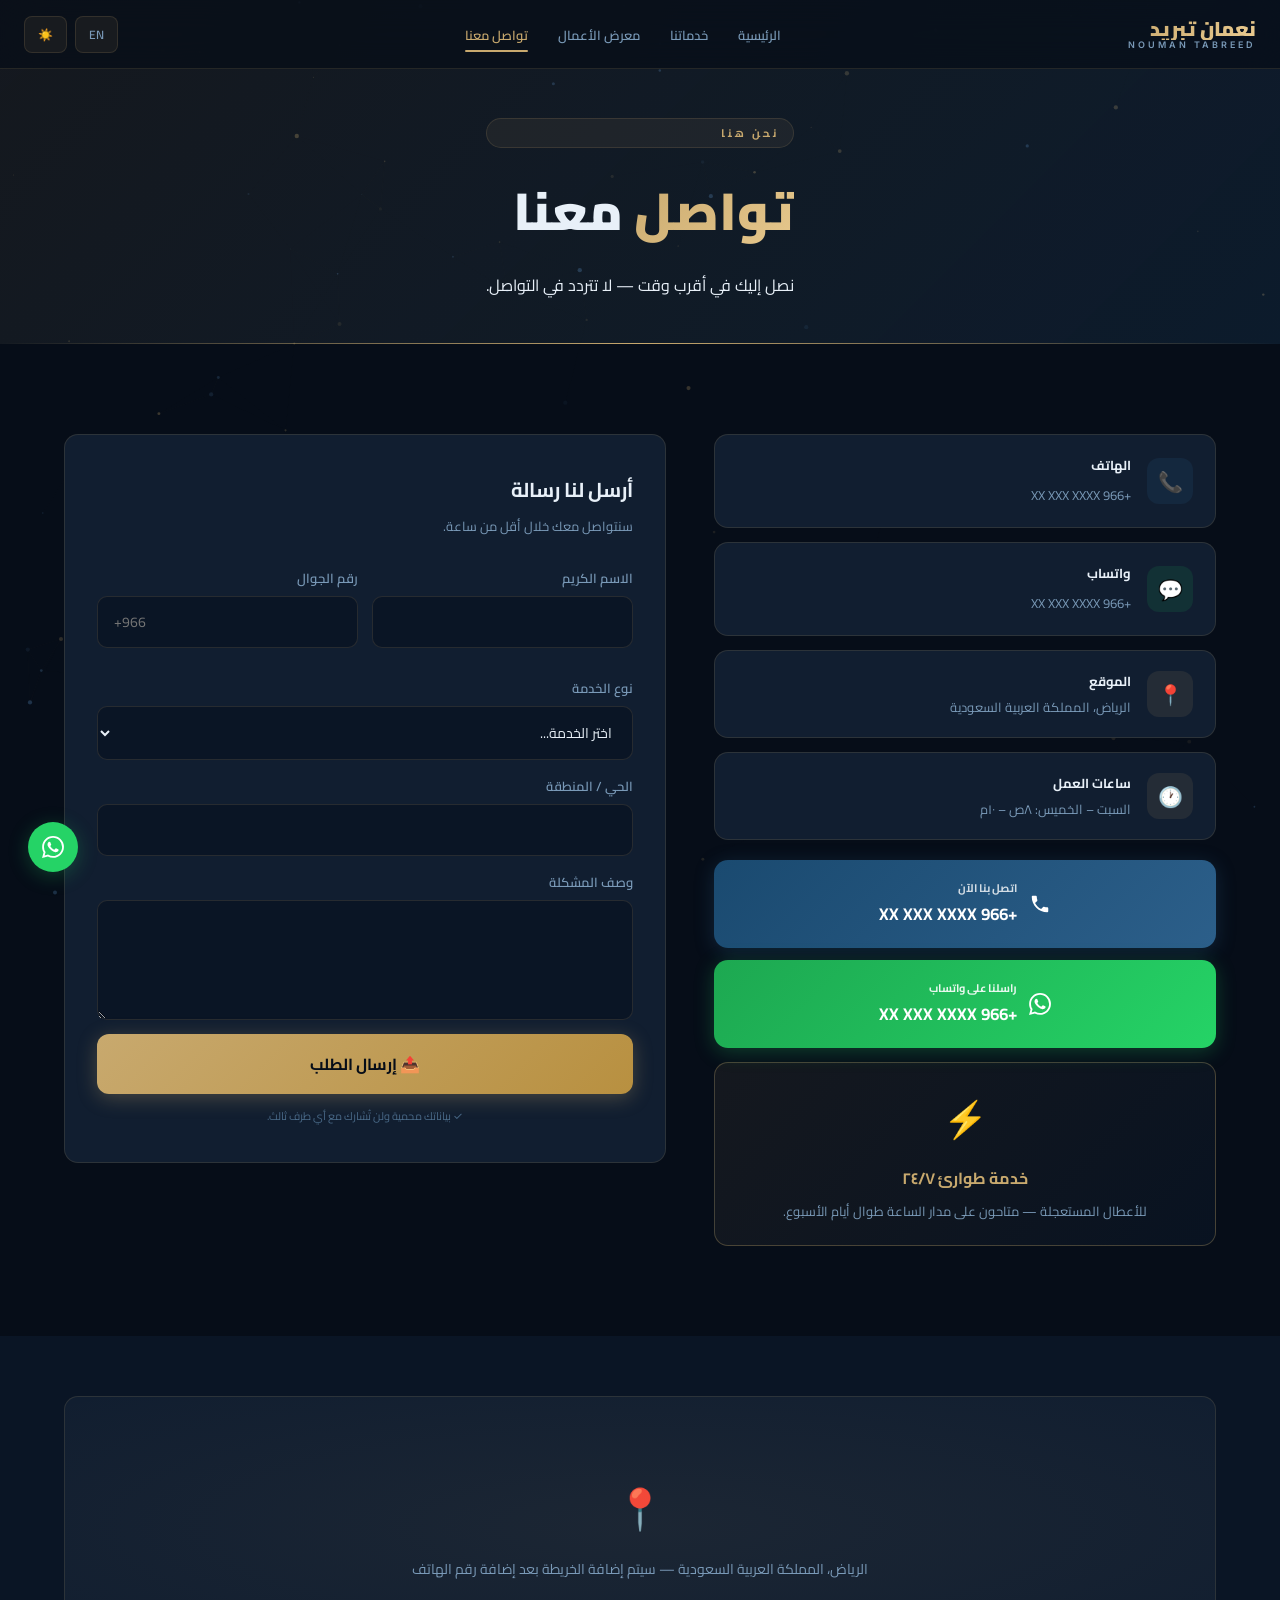
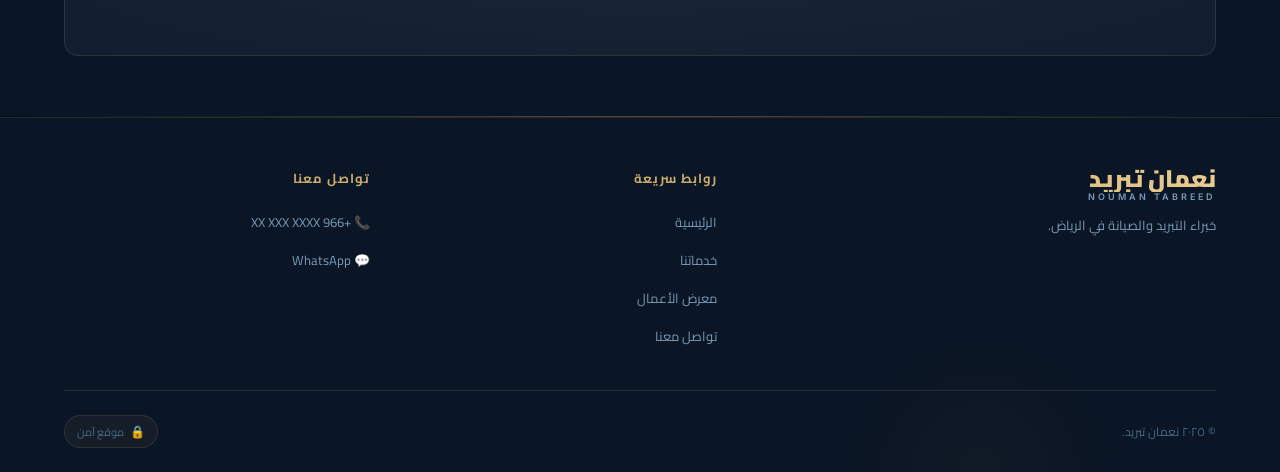
==== contact.html @ d4fc9f15 "feat: full 4-page premium website — particles, 3D flip cards, animated CSS scenes, contact form, dar" ====
<!DOCTYPE html>
<html lang="ar" dir="rtl">
<head>
<meta charset="UTF-8"/><meta name="viewport" content="width=device-width,initial-scale=1.0"/>
<title>تواصل معنا | نعمان تبريد</title>
<link rel="preconnect" href="https://fonts.googleapis.com"/><link rel="preconnect" href="https://fonts.gstatic.com" crossorigin/>
<link href="https://fonts.googleapis.com/css2?family=Cairo:wght@400;600;700;900&family=Inter:wght@400;500;600&display=swap" rel="stylesheet"/>
<link rel="stylesheet" href="style.css"/>
<style>
.page-hero{min-height:34vh;display:flex;align-items:flex-end;padding-top:68px;position:relative;overflow:hidden}
.page-hero-bg{position:absolute;inset:0;background:linear-gradient(135deg,rgba(200,169,110,.08),rgba(44,95,138,.18))}
.page-hero-content{position:relative;z-index:1;padding:50px 0 44px}
.page-hero-content h1{font-size:clamp(28px,5vw,52px);font-weight:900;margin-bottom:10px}

/* CONTACT LAYOUT */
.con-grid{display:grid;grid-template-columns:1fr 1.2fr;gap:48px;align-items:start}
/* Info cards */
.info-cards{display:flex;flex-direction:column;gap:14px}
.info-card{display:flex;align-items:center;gap:16px;background:var(--card);border:1px solid var(--border);border-radius:var(--r);padding:18px 22px;transition:all .3s;position:relative;overflow:hidden}
.info-card::before{content:'';position:absolute;inset:0;background:linear-gradient(135deg,rgba(200,169,110,.04),transparent);opacity:0;transition:opacity .3s}
.info-card:hover{border-color:var(--accent);transform:translateX(-4px);box-shadow:var(--glow)}
.info-card:hover::before{opacity:1}
[dir=ltr] .info-card:hover{transform:translateX(4px)}
.info-ico{width:46px;height:46px;border-radius:12px;display:flex;align-items:center;justify-content:center;font-size:20px;flex-shrink:0;transition:transform .3s}
.info-card:hover .info-ico{transform:scale(1.1)}
.info-card h4{font-size:13px;font-weight:700;margin-bottom:2px}
.info-card p,.info-card a{font-size:13px;color:var(--text2);transition:color .2s}
.info-card a:hover{color:var(--accent)}
/* CTA Buttons */
.cta-btns{display:flex;flex-direction:column;gap:12px;margin-top:20px}
.btn-big-call{display:flex;align-items:center;justify-content:center;gap:12px;background:linear-gradient(135deg,var(--blue2),var(--blue));color:#fff;font-size:17px;font-weight:700;padding:18px 24px;border-radius:14px;font-family:'Cairo',sans-serif;transition:all .3s;box-shadow:0 4px 20px rgba(44,95,138,.3)}
.btn-big-call:hover{transform:translateY(-2px);box-shadow:0 8px 32px rgba(44,95,138,.45)}
.btn-big-wa{display:flex;align-items:center;justify-content:center;gap:12px;background:linear-gradient(135deg,#1da851,#25D366);color:#fff;font-size:17px;font-weight:700;padding:18px 24px;border-radius:14px;font-family:'Cairo',sans-serif;transition:all .3s;box-shadow:0 4px 20px rgba(37,211,102,.25)}
.btn-big-wa:hover{transform:translateY(-2px);box-shadow:0 8px 32px rgba(37,211,102,.4)}
/* Emergency card */
.emer-card{background:linear-gradient(135deg,rgba(200,169,110,.08),rgba(44,95,138,.08));border:1px solid var(--border2);border-radius:var(--r);padding:22px;text-align:center;margin-top:14px}
.emer-card .emer-ico{font-size:36px;margin-bottom:10px}
.emer-card h3{font-size:16px;font-weight:700;color:var(--accent);margin-bottom:6px}
.emer-card p{font-size:13px;color:var(--text2)}
/* FORM */
.form-card{background:var(--card);border:1px solid var(--border);border-radius:var(--r);padding:36px 32px}
.form-title{font-size:20px;font-weight:700;margin-bottom:6px}
.form-sub{font-size:13px;color:var(--text2);margin-bottom:28px}
.form-row{display:grid;grid-template-columns:1fr 1fr;gap:14px;margin-bottom:14px}
.form-group{display:flex;flex-direction:column;gap:6px;margin-bottom:14px}
.form-group label{font-size:13px;font-weight:600;color:var(--text2)}
.form-group input,.form-group select,.form-group textarea{background:var(--bg2);border:1px solid var(--border);color:var(--text);padding:12px 16px;border-radius:10px;font-size:14px;font-family:'Cairo','Inter',sans-serif;transition:all .25s;outline:none;width:100%}
.form-group input:focus,.form-group select:focus,.form-group textarea:focus{border-color:var(--accent);background:var(--bg3);box-shadow:0 0 0 3px rgba(200,169,110,.1)}
.form-group textarea{resize:vertical;min-height:120px}
.form-group select option{background:var(--bg2);color:var(--text)}
.btn-submit{width:100%;background:linear-gradient(135deg,#C8A96E,#b89040);color:#060d18;font-weight:700;font-size:16px;padding:15px 24px;border-radius:12px;border:none;cursor:pointer;font-family:'Cairo',sans-serif;transition:all .3s;box-shadow:0 4px 20px rgba(200,169,110,.3)}
.btn-submit:hover{transform:translateY(-2px);box-shadow:0 8px 32px rgba(200,169,110,.45);background:linear-gradient(135deg,#e8c98e,#C8A96E)}
.form-note{font-size:11px;color:var(--text3);text-align:center;margin-top:12px}
/* Success state */
.form-success{display:none;text-align:center;padding:32px}
.form-success .success-ico{font-size:56px;margin-bottom:16px}
.form-success h3{font-size:20px;font-weight:700;color:var(--accent);margin-bottom:8px}
.form-success p{font-size:14px;color:var(--text2)}
/* Map */
.map-sec{background:var(--bg2);padding:60px 0}
.map-ph{background:var(--card);border:1px solid var(--border);border-radius:var(--r);height:260px;display:flex;align-items:center;justify-content:center;flex-direction:column;gap:10px;position:relative;overflow:hidden}
.map-ph::before{content:'';position:absolute;inset:0;background:radial-gradient(ellipse at center,rgba(200,169,110,.06),transparent)}
.map-pin{font-size:40px;animation:pin-bounce 2s ease-in-out infinite}
@keyframes pin-bounce{0%,100%{transform:translateY(0)}50%{transform:translateY(-12px)}}
.map-ph p{font-size:14px;color:var(--text2);position:relative}

@media(max-width:900px){.con-grid{grid-template-columns:1fr}.form-row{grid-template-columns:1fr}}
</style>
</head>
<body>
<canvas id="particles"></canvas>
<nav id="nav" class="nav-glass">
<div class="nav-inner">
  <a href="index.html" class="logo"><div class="logo-txt"><span class="logo-ar">نعمان تبريد</span><span class="logo-en">Nouman Tabreed</span></div></a>
  <ul class="nav-links">
    <li><a href="index.html"><span class="ari">الرئيسية</span><span class="eni">Home</span></a></li>
    <li><a href="services.html"><span class="ari">خدماتنا</span><span class="eni">Services</span></a></li>
    <li><a href="gallery.html"><span class="ari">معرض الأعمال</span><span class="eni">Gallery</span></a></li>
    <li><a href="contact.html" class="active"><span class="ari">تواصل معنا</span><span class="eni">Contact</span></a></li>
  </ul>
  <div class="nav-ctrl"><button class="cbtn" id="l-btn">EN</button><button class="cbtn" id="t-btn">☀️</button><button class="hbg" id="hbg"><span></span><span></span><span></span></button></div>
</div>
</nav>
<div id="mmenu"><ul>
  <li><a href="index.html" class="ml"><span class="ari">الرئيسية</span><span class="eni">Home</span></a></li>
  <li><a href="services.html" class="ml"><span class="ari">خدماتنا</span><span class="eni">Services</span></a></li>
  <li><a href="gallery.html" class="ml"><span class="ari">معرض الأعمال</span><span class="eni">Gallery</span></a></li>
  <li><a href="contact.html" class="ml"><span class="ari">تواصل معنا</span><span class="eni">Contact</span></a></li>
</ul></div>

<div class="page-hero">
  <div class="page-hero-bg"></div>
  <div class="wrap page-hero-content rev">
    <span class="s-label ar">نحن هنا</span><span class="s-label en">We're Here</span>
    <h1 class="ar"><span style="background:linear-gradient(135deg,var(--accent),var(--accent2));-webkit-background-clip:text;-webkit-text-fill-color:transparent;background-clip:text">تواصل</span> معنا</h1>
    <h1 class="en">Get In <span style="background:linear-gradient(135deg,var(--accent),var(--accent2));-webkit-background-clip:text;-webkit-text-fill-color:transparent;background-clip:text">Touch</span></h1>
    <p class="ar">نصل إليك في أقرب وقت — لا تتردد في التواصل.</p>
    <p class="en">We'll be there as soon as possible — don't hesitate to reach out.</p>
  </div>
</div>

<section class="sec">
<div class="wrap">
  <div class="con-grid">
    <!-- Left: info -->
    <div class="rev-l">
      <div class="info-cards">
        <div class="info-card">
          <div class="info-ico" style="background:rgba(44,95,138,.15)">📞</div>
          <div><h4 class="ar">الهاتف</h4><h4 class="en">Phone</h4><a href="tel:+966XXXXXXXXX">+966 XX XXX XXXX</a></div>
        </div>
        <div class="info-card">
          <div class="info-ico" style="background:rgba(37,211,102,.1)">💬</div>
          <div><h4 class="ar">واتساب</h4><h4 class="en">WhatsApp</h4><a href="https://wa.me/966XXXXXXXXX" target="_blank" rel="noopener">+966 XX XXX XXXX</a></div>
        </div>
        <div class="info-card">
          <div class="info-ico" style="background:rgba(200,169,110,.1)">📍</div>
          <div><h4 class="ar">الموقع</h4><h4 class="en">Location</h4><p class="ar">الرياض، المملكة العربية السعودية</p><p class="en">Riyadh, Saudi Arabia</p></div>
        </div>
        <div class="info-card">
          <div class="info-ico" style="background:rgba(200,169,110,.1)">🕐</div>
          <div><h4 class="ar">ساعات العمل</h4><h4 class="en">Working Hours</h4><p class="ar">السبت – الخميس: ٨ص – ١٠م</p><p class="en">Sat – Thu: 8:00 AM – 10:00 PM</p></div>
        </div>
      </div>
      <div class="cta-btns">
        <a href="tel:+966XXXXXXXXX" class="btn-big-call"><svg width="22" height="22" viewBox="0 0 24 24" fill="currentColor"><path d="M6.6 10.8c1.4 2.8 3.8 5.1 6.6 6.6l2.2-2.2c.3-.3.7-.4 1-.2 1.1.4 2.3.6 3.6.6.6 0 1 .4 1 1V20c0 .6-.4 1-1 1-9.4 0-17-7.6-17-17 0-.6.4-1 1-1h3.5c.6 0 1 .4 1 1 0 1.3.2 2.5.6 3.6.1.3 0 .7-.2 1L6.6 10.8z"/></svg><div><div style="font-size:11px;opacity:.8" class="ar">اتصل بنا الآن</div><div style="font-size:11px;opacity:.8" class="en">Call Us Now</div><div>+966 XX XXX XXXX</div></div></a>
        <a href="https://wa.me/966XXXXXXXXX" class="btn-big-wa" target="_blank" rel="noopener noreferrer"><svg width="22" height="22" viewBox="0 0 24 24" fill="currentColor"><path d="M17.472 14.382c-.297-.149-1.758-.867-2.03-.967-.273-.099-.471-.148-.67.15-.197.297-.767.966-.94 1.164-.173.199-.347.223-.644.075-.297-.15-1.255-.463-2.39-1.475-.883-.788-1.48-1.761-1.653-2.059-.173-.297-.018-.458.13-.606.134-.133.298-.347.446-.52.149-.174.198-.298.298-.497.099-.198.05-.371-.025-.52-.075-.149-.669-1.612-.916-2.207-.242-.579-.487-.5-.669-.51-.173-.008-.371-.01-.57-.01-.198 0-.52.074-.792.372-.272.297-1.04 1.016-1.04 2.479 0 1.462 1.065 2.875 1.213 3.074.149.198 2.096 3.2 5.077 4.487.709.306 1.262.489 1.694.625.712.227 1.36.195 1.871.118.571-.085 1.758-.719 2.006-1.413.248-.694.248-1.289.173-1.413-.074-.124-.272-.198-.57-.347m-5.421 7.403h-.004a9.87 9.87 0 01-5.031-1.378l-.361-.214-3.741.982.998-3.648-.235-.374a9.86 9.86 0 01-1.51-5.26c.001-5.45 4.436-9.884 9.888-9.884 2.64 0 5.122 1.03 6.988 2.898a9.825 9.825 0 012.893 6.994c-.003 5.45-4.437 9.884-9.885 9.884m8.413-18.297A11.815 11.815 0 0012.05 0C5.495 0 .16 5.335.157 11.892c0 2.096.547 4.142 1.588 5.945L.057 24l6.305-1.654a11.882 11.882 0 005.683 1.448h.005c6.554 0 11.89-5.335 11.893-11.893a11.821 11.821 0 00-3.48-8.413z"/></svg><div><div style="font-size:11px;opacity:.9" class="ar">راسلنا على واتساب</div><div style="font-size:11px;opacity:.9" class="en">Message on WhatsApp</div><div>+966 XX XXX XXXX</div></div></a>
      </div>
      <div class="emer-card">
        <div class="emer-ico">⚡</div>
        <h3 class="ar">خدمة طوارئ ٢٤/٧</h3><h3 class="en">24/7 Emergency Service</h3>
        <p class="ar">للأعطال المستعجلة — متاحون على مدار الساعة طوال أيام الأسبوع.</p>
        <p class="en">For urgent breakdowns — available around the clock, 7 days a week.</p>
      </div>
    </div>
    <!-- Right: form -->
    <div class="rev-r">
      <div class="form-card">
        <h2 class="form-title ar">أرسل لنا رسالة</h2><h2 class="form-title en">Send Us a Message</h2>
        <p class="form-sub ar">سنتواصل معك خلال أقل من ساعة.</p><p class="form-sub en">We'll get back to you within an hour.</p>
        <div id="contact-form">
          <div class="form-row">
            <div class="form-group">
              <label class="ar">الاسم الكريم</label><label class="en">Full Name</label>
              <input type="text" id="f-name" placeholder="" autocomplete="name" required/>
            </div>
            <div class="form-group">
              <label class="ar">رقم الجوال</label><label class="en">Phone Number</label>
              <input type="tel" id="f-phone" placeholder="+966" autocomplete="tel" required/>
            </div>
          </div>
          <div class="form-group">
            <label class="ar">نوع الخدمة</label><label class="en">Service Type</label>
            <select id="f-service">
              <option value="" class="ar">اختر الخدمة...</option>
              <option value="ac-install" class="ar">تركيب مكيف / AC Installation</option>
              <option value="ac-repair" class="ar">إصلاح مكيف / AC Repair</option>
              <option value="ac-maintenance" class="ar">صيانة مكيف / AC Maintenance</option>
              <option value="fridge" class="ar">ثلاجة / Refrigerator</option>
              <option value="washer" class="ar">غسالة / Washing Machine</option>
              <option value="general" class="ar">صيانة عامة / General Service</option>
            </select>
          </div>
          <div class="form-group">
            <label class="ar">الحي / المنطقة</label><label class="en">District / Area</label>
            <input type="text" id="f-area" placeholder="" autocomplete="address-level2"/>
          </div>
          <div class="form-group">
            <label class="ar">وصف المشكلة</label><label class="en">Problem Description</label>
            <textarea id="f-msg" placeholder=""></textarea>
          </div>
          <button type="button" class="btn-submit" onclick="submitForm()">
            <span class="ar">📤 إرسال الطلب</span><span class="en">📤 Send Request</span>
          </button>
          <p class="form-note ar">✓ بياناتك محمية ولن تُشارك مع أي طرف ثالث.</p>
          <p class="form-note en">✓ Your data is protected and will never be shared.</p>
        </div>
        <div class="form-success" id="form-success">
          <div class="success-ico">✅</div>
          <h3 class="ar">تم إرسال طلبك!</h3><h3 class="en">Request Sent!</h3>
          <p class="ar">سنتواصل معك قريباً. شكراً لثقتك بنعمان تبريد.</p>
          <p class="en">We'll contact you shortly. Thank you for trusting Nouman Tabreed.</p>
        </div>
      </div>
    </div>
  </div>
</div>
</section>

<!-- MAP -->
<div class="map-sec">
<div class="wrap">
  <div class="map-ph">
    <div class="map-pin">📍</div>
    <p class="ar">الرياض، المملكة العربية السعودية — سيتم إضافة الخريطة بعد إضافة رقم الهاتف</p>
    <p class="en">Riyadh, Saudi Arabia — Map will be added after phone number is set</p>
  </div>
</div>
</div>

<div class="glow-line"></div>
<footer>
<div class="wrap">
  <div class="foot-grid">
    <div class="foot-brand"><div class="logo-txt"><span class="logo-ar">نعمان تبريد</span><span class="logo-en" style="-webkit-text-fill-color:var(--text2)">Nouman Tabreed</span></div><p class="ar">خبراء التبريد والصيانة في الرياض.</p><p class="en">AC & appliance experts in Riyadh.</p></div>
    <div class="foot-col"><h4 class="ar">روابط سريعة</h4><h4 class="en">Quick Links</h4><ul><li><a href="index.html"><span class="ari">الرئيسية</span><span class="eni">Home</span></a></li><li><a href="services.html"><span class="ari">خدماتنا</span><span class="eni">Services</span></a></li><li><a href="gallery.html"><span class="ari">معرض الأعمال</span><span class="eni">Gallery</span></a></li><li><a href="contact.html"><span class="ari">تواصل معنا</span><span class="eni">Contact</span></a></li></ul></div>
    <div class="foot-col"><h4 class="ar">تواصل معنا</h4><h4 class="en">Contact</h4><ul><li><a href="tel:+966XXXXXXXXX">📞 +966 XX XXX XXXX</a></li><li><a href="https://wa.me/966XXXXXXXXX" target="_blank" rel="noopener">💬 WhatsApp</a></li></ul></div>
  </div>
  <div class="foot-bottom"><p class="foot-copy"><span class="ari">© ٢٠٢٥ نعمان تبريد.</span><span class="eni">© 2025 Nouman Tabreed.</span></p><div class="foot-badge"><span class="ari">موقع آمن</span><span class="eni">Secure Site</span></div></div>
</div>
</footer>
<a id="fwa" href="https://wa.me/966XXXXXXXXX" target="_blank" rel="noopener noreferrer">
  <svg viewBox="0 0 24 24" width="22" height="22" fill="#fff"><path d="M17.472 14.382c-.297-.149-1.758-.867-2.03-.967-.273-.099-.471-.148-.67.15-.197.297-.767.966-.94 1.164-.173.199-.347.223-.644.075-.297-.15-1.255-.463-2.39-1.475-.883-.788-1.48-1.761-1.653-2.059-.173-.297-.018-.458.13-.606.134-.133.298-.347.446-.52.149-.174.198-.298.298-.497.099-.198.05-.371-.025-.52-.075-.149-.669-1.612-.916-2.207-.242-.579-.487-.5-.669-.51-.173-.008-.371-.01-.57-.01-.198 0-.52.074-.792.372-.272.297-1.04 1.016-1.04 2.479 0 1.462 1.065 2.875 1.213 3.074.149.198 2.096 3.2 5.077 4.487.709.306 1.262.489 1.694.625.712.227 1.36.195 1.871.118.571-.085 1.758-.719 2.006-1.413.248-.694.248-1.289.173-1.413-.074-.124-.272-.198-.57-.347m-5.421 7.403h-.004a9.87 9.87 0 01-5.031-1.378l-.361-.214-3.741.982.998-3.648-.235-.374a9.86 9.86 0 01-1.51-5.26c.001-5.45 4.436-9.884 9.888-9.884 2.64 0 5.122 1.03 6.988 2.898a9.825 9.825 0 012.893 6.994c-.003 5.45-4.437 9.884-9.885 9.884m8.413-18.297A11.815 11.815 0 0012.05 0C5.495 0 .16 5.335.157 11.892c0 2.096.547 4.142 1.588 5.945L.057 24l6.305-1.654a11.882 11.882 0 005.683 1.448h.005c6.554 0 11.89-5.335 11.893-11.893a11.821 11.821 0 00-3.48-8.413z"/></svg>
  <span class="wa-label ari">واتساب</span><span class="wa-label eni">WhatsApp</span>
</a>
<div id="mob-bar">
  <a href="tel:+966XXXXXXXXX" class="mob-call">📞 <span class="ari">اتصل الآن</span><span class="eni">Call Now</span></a>
  <a href="https://wa.me/966XXXXXXXXX" class="mob-wa" target="_blank" rel="noopener">💬 WhatsApp</a>
</div>
<script src="script.js"></script>
<script>
function submitForm(){
  const name=document.getElementById('f-name').value.trim();
  const phone=document.getElementById('f-phone').value.trim();
  if(!name||!phone){
    alert(document.documentElement.getAttribute('data-lang')==='ar'?'يرجى تعبئة الاسم ورقم الجوال':'Please fill in name and phone');
    return;
  }
  const service=document.getElementById('f-service').value;
  const area=document.getElementById('f-area').value;
  const msg=document.getElementById('f-msg').value;
  const waMsg=encodeURIComponent(`مرحباً، أنا ${name}\nالخدمة: ${service}\nالحي: ${area}\n${msg}`);
  window.open(`https://wa.me/966XXXXXXXXX?text=${waMsg}`,'_blank');
  document.getElementById('contact-form').style.display='none';
  document.getElementById('form-success').style.display='block';
}
</script>
</body></html>
---- style.css ----
/* ═══════════════════════════════════════
   NOUMAN TABREED — SHARED STYLES
═══════════════════════════════════════ */
:root{
  --bg:#060d18;--bg2:#0a1525;--bg3:#0f1e35;
  --card:#111e30;--card2:#162840;
  --accent:#C8A96E;--accent2:#e8c98e;--accent3:#a88040;
  --blue:#2C5F8A;--blue2:#1a4a70;
  --text:#e8f0f8;--text2:#7a9ab8;--text3:#4a6a88;
  --border:rgba(200,169,110,0.15);--border2:rgba(200,169,110,0.3);
  --glow:0 0 40px rgba(200,169,110,0.12);
  --r:14px;--t:0.3s ease;
}
[data-theme=light]{
  --bg:#f0ede8;--bg2:#e8e4dc;--bg3:#fff;
  --card:#fff;--card2:#f5f2ec;
  --text:#0a1525;--text2:#3a5878;--text3:#7a9ab8;
  --border:rgba(44,95,138,0.15);--border2:rgba(44,95,138,0.3);
  --glow:0 0 40px rgba(44,95,138,0.08);
}
*,*::before,*::after{box-sizing:border-box;margin:0;padding:0}
html{scroll-behavior:smooth;font-size:16px}
body{font-family:'Cairo','Inter',sans-serif;background:var(--bg);color:var(--text);overflow-x:hidden;transition:background .4s,color .4s}
::-webkit-scrollbar{width:4px}::-webkit-scrollbar-track{background:var(--bg2)}::-webkit-scrollbar-thumb{background:var(--accent);border-radius:2px}
a{text-decoration:none;color:inherit}img{max-width:100%;display:block}
[data-lang=en] .ar,[data-lang=ar] .en{display:none}
[data-lang=en] .en,[data-lang=ar] .ar{display:block}
.ari{display:inline}[data-lang=en] .ari{display:none}
.eni{display:none}[data-lang=en] .eni{display:inline}

/* ── CANVAS PARTICLES ── */
#particles{position:fixed;inset:0;pointer-events:none;z-index:0;opacity:.5}

/* ── NAVBAR ── */
#nav{position:fixed;top:0;left:0;right:0;z-index:1000;padding:0 24px;transition:all .4s}
.nav-inner{max-width:1240px;margin:0 auto;display:flex;align-items:center;justify-content:space-between;height:68px;gap:16px}
.nav-glass{background:rgba(6,13,24,0.7);backdrop-filter:blur(20px);-webkit-backdrop-filter:blur(20px);border-bottom:1px solid var(--border);transition:all .4s}
[data-theme=light] .nav-glass{background:rgba(240,237,232,0.85)}
.nav-scrolled{background:rgba(6,13,24,0.95)!important}
[data-theme=light] .nav-scrolled{background:rgba(240,237,232,0.98)!important}
.logo-txt{display:flex;flex-direction:column;line-height:1.1}
.logo-ar{font-size:20px;font-weight:900;background:linear-gradient(135deg,#C8A96E,#e8c98e,#C8A96E);background-size:200%;-webkit-background-clip:text;-webkit-text-fill-color:transparent;background-clip:text;animation:shimmer 4s linear infinite}
@keyframes shimmer{0%{background-position:200% 0}100%{background-position:-200% 0}}
.logo-en{font-size:9px;font-weight:600;color:var(--text2);letter-spacing:3px;text-transform:uppercase;font-family:'Inter',sans-serif;-webkit-text-fill-color:var(--text2)}
.nav-links{display:flex;gap:2px;list-style:none}
.nav-links a{font-size:13px;font-weight:600;padding:7px 14px;border-radius:8px;color:var(--text2);transition:all .25s;position:relative}
.nav-links a::after{content:'';position:absolute;bottom:2px;left:50%;right:50%;height:2px;background:var(--accent);border-radius:2px;transition:all .25s}
.nav-links a:hover,.nav-links a.active{color:var(--accent)}
.nav-links a:hover::after,.nav-links a.active::after{left:14px;right:14px}
.nav-ctrl{display:flex;align-items:center;gap:8px}
.cbtn{background:rgba(200,169,110,0.08);border:1px solid var(--border);color:var(--text2);padding:6px 13px;border-radius:8px;font-size:12px;font-weight:600;cursor:pointer;font-family:'Cairo',sans-serif;transition:all .25s}
.cbtn:hover{background:var(--accent);color:#060d18;border-color:var(--accent)}
.hbg{display:none;flex-direction:column;gap:5px;background:none;border:none;cursor:pointer;padding:8px}
.hbg span{display:block;width:22px;height:2px;background:var(--text);border-radius:2px;transition:.3s}
.hbg.on span:nth-child(1){transform:translateY(7px) rotate(45deg)}
.hbg.on span:nth-child(2){opacity:0}
.hbg.on span:nth-child(3){transform:translateY(-7px) rotate(-45deg)}
#mmenu{display:none;position:fixed;top:68px;left:0;right:0;background:var(--bg2);border-bottom:1px solid var(--border);padding:12px 24px;z-index:999}
#mmenu.on{display:block}
#mmenu ul{list-style:none;display:flex;flex-direction:column;gap:3px}
#mmenu a{display:block;padding:12px 16px;font-weight:600;font-size:14px;border-radius:10px;transition:all .2s;color:var(--text)}
#mmenu a:hover{background:var(--card);color:var(--accent)}

/* ── SECTIONS ── */
.sec{padding:90px 0;position:relative;z-index:1}
.wrap{max-width:1200px;margin:0 auto;padding:0 24px}
.s-label{display:inline-block;font-size:11px;font-weight:700;letter-spacing:3px;text-transform:uppercase;color:var(--accent);background:rgba(200,169,110,0.08);border:1px solid var(--border);padding:4px 14px;border-radius:20px;margin-bottom:14px}
.s-title{font-size:clamp(24px,4vw,42px);font-weight:900;line-height:1.2;margin-bottom:10px}
.s-title span{background:linear-gradient(135deg,var(--accent),var(--accent2));-webkit-background-clip:text;-webkit-text-fill-color:transparent;background-clip:text}
.s-sub{font-size:16px;color:var(--text2);max-width:540px;line-height:1.8;margin-bottom:50px}

/* ── REVEAL ANIMATIONS ── */
.rev{opacity:0;transform:translateY(32px);transition:opacity .65s ease,transform .65s ease}
.rev.on{opacity:1;transform:none}
.rev-l{opacity:0;transform:translateX(-32px);transition:opacity .65s ease,transform .65s ease}
.rev-l.on{opacity:1;transform:none}
.rev-r{opacity:0;transform:translateX(32px);transition:opacity .65s ease,transform .65s ease}
.rev-r.on{opacity:1;transform:none}
.rev-s{opacity:0;transform:scale(.92);transition:opacity .65s ease,transform .65s ease}
.rev-s.on{opacity:1;transform:none}
.d1{transition-delay:.1s}.d2{transition-delay:.2s}.d3{transition-delay:.3s}.d4{transition-delay:.4s}

/* ── GLOWING DIVIDER ── */
.glow-line{height:1px;background:linear-gradient(90deg,transparent,var(--accent),transparent);margin:0;opacity:.4}

/* ── FLOATING WA ── */
#fwa{position:fixed;bottom:28px;left:28px;z-index:998;display:flex;align-items:center;gap:0;background:#25D366;border-radius:50px;box-shadow:0 4px 20px rgba(37,211,102,.25);transition:all .3s;overflow:hidden;width:50px;height:50px}
[dir=ltr] #fwa{left:auto;right:28px}
#fwa:hover{width:160px;border-radius:50px;box-shadow:0 6px 28px rgba(37,211,102,.4)}
#fwa svg{width:22px;height:22px;fill:#fff;flex-shrink:0;margin:0 14px}
#fwa .wa-label{white-space:nowrap;font-size:13px;font-weight:700;color:#fff;opacity:0;transition:opacity .2s;font-family:'Cairo',sans-serif}
#fwa:hover .wa-label{opacity:1}

/* ── MOBILE BOTTOM BAR ── */
#mob-bar{display:none;position:fixed;bottom:0;left:0;right:0;z-index:997;background:var(--bg2);border-top:1px solid var(--border);padding:10px 16px;gap:10px}
.mob-call{flex:1;display:flex;align-items:center;justify-content:center;gap:7px;background:var(--blue);color:#fff;font-weight:700;font-size:14px;padding:12px;border-radius:10px;font-family:'Cairo',sans-serif;transition:opacity .2s}
.mob-call:hover{opacity:.85}
.mob-wa{flex:1;display:flex;align-items:center;justify-content:center;gap:7px;background:#25D366;color:#fff;font-weight:700;font-size:14px;padding:12px;border-radius:10px;font-family:'Cairo',sans-serif;transition:opacity .2s}
.mob-wa:hover{opacity:.85}

/* ── FOOTER ── */
footer{background:var(--bg2);border-top:1px solid var(--border);padding:48px 0 24px;position:relative;z-index:1}
.foot-grid{display:grid;grid-template-columns:1.5fr 1fr 1fr;gap:40px;margin-bottom:40px}
.foot-brand .logo-ar{font-size:24px}
.foot-brand p{font-size:13px;color:var(--text2);line-height:1.8;margin-top:12px;max-width:260px}
.foot-col h4{font-size:13px;font-weight:700;color:var(--accent);margin-bottom:16px;letter-spacing:1px}
.foot-col ul{list-style:none;display:flex;flex-direction:column;gap:8px}
.foot-col ul a{font-size:13px;color:var(--text2);transition:color .2s}
.foot-col ul a:hover{color:var(--accent)}
.foot-bottom{border-top:1px solid var(--border);padding-top:24px;display:flex;justify-content:space-between;align-items:center;flex-wrap:wrap;gap:12px}
.foot-copy{font-size:12px;color:var(--text3)}
.foot-badge{display:flex;align-items:center;gap:6px;font-size:11px;color:var(--text3);background:rgba(200,169,110,0.06);border:1px solid var(--border);padding:4px 12px;border-radius:20px}
.foot-badge::before{content:'🔒';font-size:12px}

/* ── PAGE HEADER (inner pages) ── */
.page-hero{min-height:35vh;display:flex;align-items:center;padding-top:68px;position:relative;overflow:hidden;z-index:1}
.page-hero-bg{position:absolute;inset:0;background:radial-gradient(ellipse at 60% 50%,rgba(44,95,138,0.15) 0%,transparent 70%)}
.page-hero::after{content:'';position:absolute;bottom:0;left:0;right:0;height:1px;background:linear-gradient(90deg,transparent,var(--accent),transparent)}
.page-hero-content{position:relative;z-index:1;padding:60px 0 40px}

/* ── RESPONSIVE ── */
@media(max-width:900px){.foot-grid{grid-template-columns:1fr 1fr}}
@media(max-width:768px){
  .nav-links{display:none}.hbg{display:flex}
  .sec{padding:60px 0}
  #mob-bar{display:flex}
  body{padding-bottom:74px}
  #fwa{bottom:86px}
  .foot-grid{grid-template-columns:1fr}
  .foot-bottom{flex-direction:column;text-align:center}
}
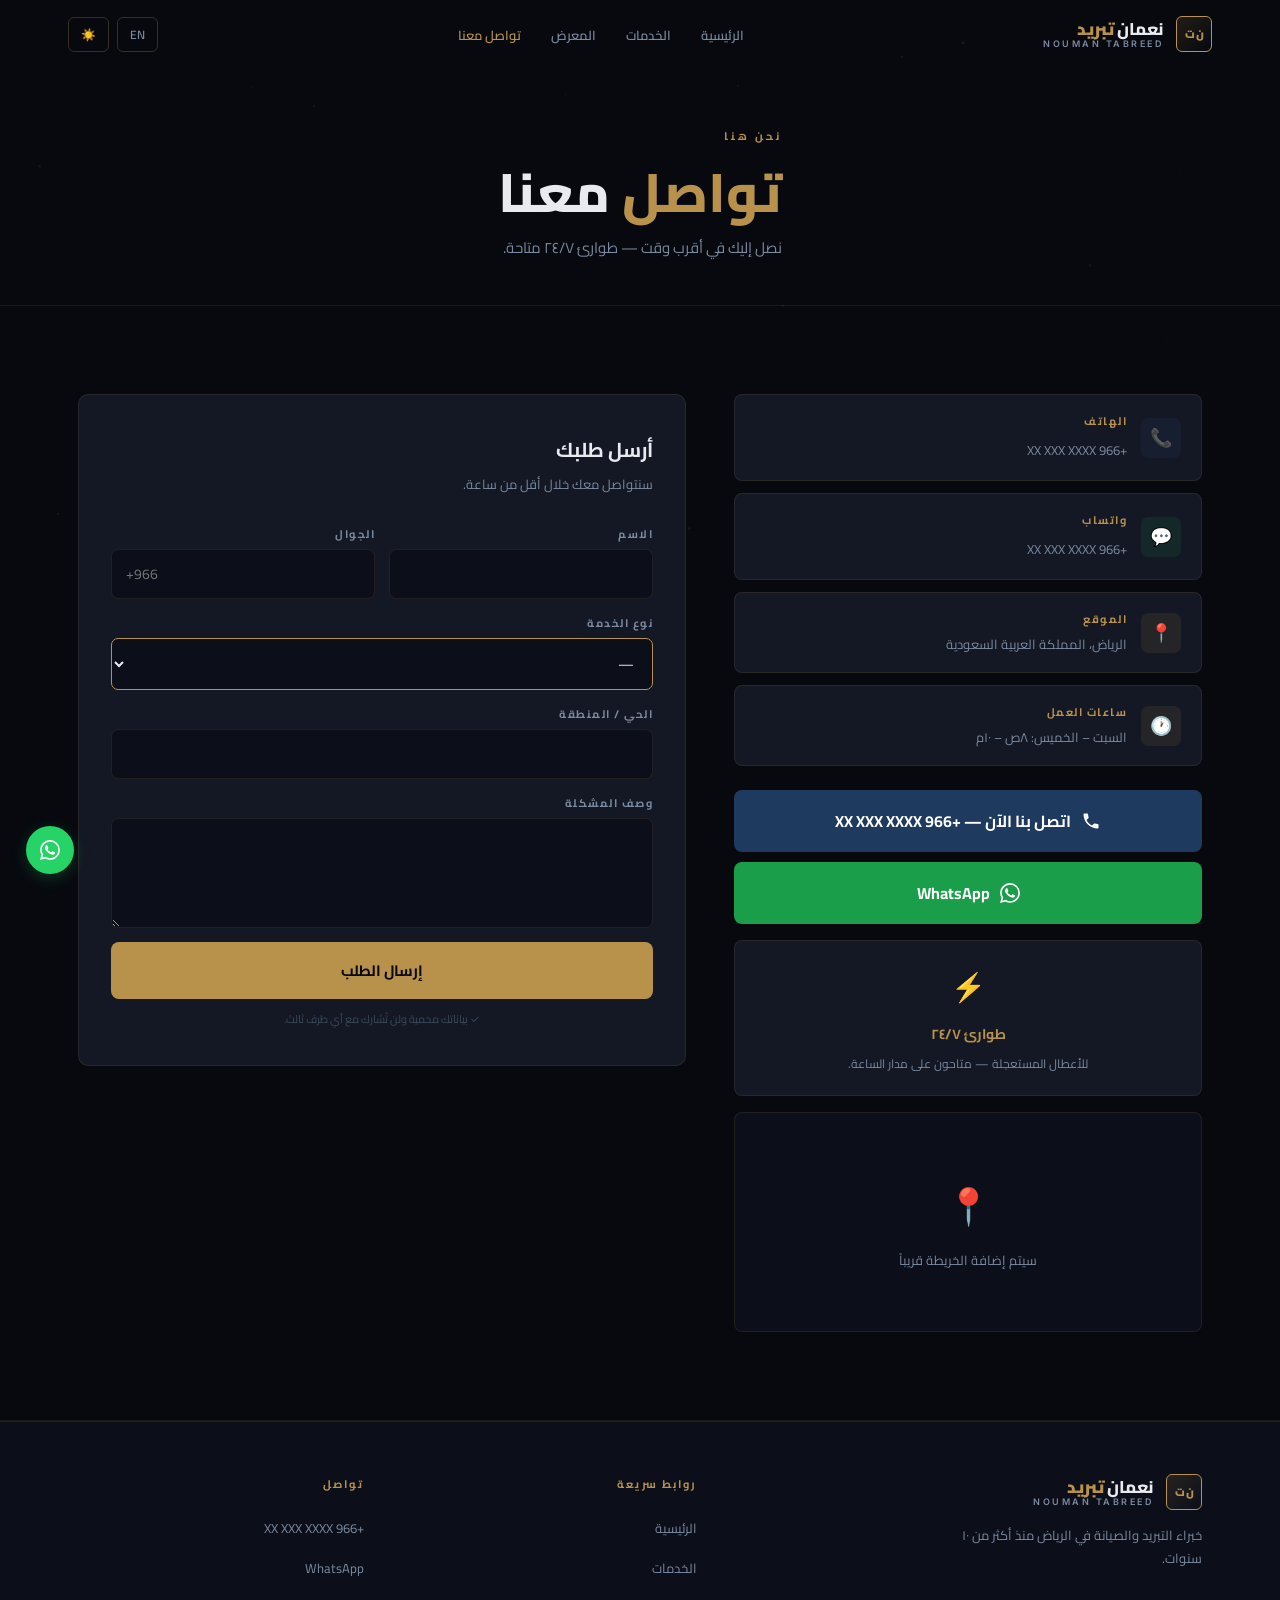
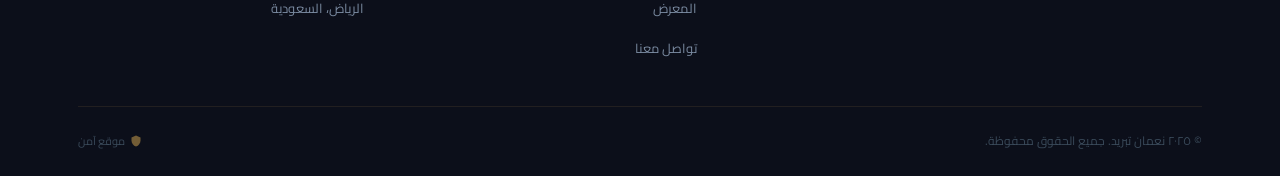
==== commit c769029a: "redesign: premium dark steel+gold, no AI gradients, clean logo, realistic animations, 4 pages comple" ====
--- a/contact.html
+++ b/contact.html
@@ -4,78 +4,60 @@
 <meta charset="UTF-8"/><meta name="viewport" content="width=device-width,initial-scale=1.0"/>
 <title>تواصل معنا | نعمان تبريد</title>
 <link rel="preconnect" href="https://fonts.googleapis.com"/><link rel="preconnect" href="https://fonts.gstatic.com" crossorigin/>
-<link href="https://fonts.googleapis.com/css2?family=Cairo:wght@400;600;700;900&family=Inter:wght@400;500;600&display=swap" rel="stylesheet"/>
+<link href="https://fonts.googleapis.com/css2?family=Cairo:wght@400;600;700;800;900&family=Inter:wght@400;500;600&display=swap" rel="stylesheet"/>
 <link rel="stylesheet" href="style.css"/>
 <style>
-.page-hero{min-height:34vh;display:flex;align-items:flex-end;padding-top:68px;position:relative;overflow:hidden}
-.page-hero-bg{position:absolute;inset:0;background:linear-gradient(135deg,rgba(200,169,110,.08),rgba(44,95,138,.18))}
-.page-hero-content{position:relative;z-index:1;padding:50px 0 44px}
-.page-hero-content h1{font-size:clamp(28px,5vw,52px);font-weight:900;margin-bottom:10px}
-
-/* CONTACT LAYOUT */
-.con-grid{display:grid;grid-template-columns:1fr 1.2fr;gap:48px;align-items:start}
-/* Info cards */
-.info-cards{display:flex;flex-direction:column;gap:14px}
-.info-card{display:flex;align-items:center;gap:16px;background:var(--card);border:1px solid var(--border);border-radius:var(--r);padding:18px 22px;transition:all .3s;position:relative;overflow:hidden}
-.info-card::before{content:'';position:absolute;inset:0;background:linear-gradient(135deg,rgba(200,169,110,.04),transparent);opacity:0;transition:opacity .3s}
-.info-card:hover{border-color:var(--accent);transform:translateX(-4px);box-shadow:var(--glow)}
-.info-card:hover::before{opacity:1}
-[dir=ltr] .info-card:hover{transform:translateX(4px)}
-.info-ico{width:46px;height:46px;border-radius:12px;display:flex;align-items:center;justify-content:center;font-size:20px;flex-shrink:0;transition:transform .3s}
-.info-card:hover .info-ico{transform:scale(1.1)}
-.info-card h4{font-size:13px;font-weight:700;margin-bottom:2px}
-.info-card p,.info-card a{font-size:13px;color:var(--text2);transition:color .2s}
-.info-card a:hover{color:var(--accent)}
-/* CTA Buttons */
-.cta-btns{display:flex;flex-direction:column;gap:12px;margin-top:20px}
-.btn-big-call{display:flex;align-items:center;justify-content:center;gap:12px;background:linear-gradient(135deg,var(--blue2),var(--blue));color:#fff;font-size:17px;font-weight:700;padding:18px 24px;border-radius:14px;font-family:'Cairo',sans-serif;transition:all .3s;box-shadow:0 4px 20px rgba(44,95,138,.3)}
-.btn-big-call:hover{transform:translateY(-2px);box-shadow:0 8px 32px rgba(44,95,138,.45)}
-.btn-big-wa{display:flex;align-items:center;justify-content:center;gap:12px;background:linear-gradient(135deg,#1da851,#25D366);color:#fff;font-size:17px;font-weight:700;padding:18px 24px;border-radius:14px;font-family:'Cairo',sans-serif;transition:all .3s;box-shadow:0 4px 20px rgba(37,211,102,.25)}
-.btn-big-wa:hover{transform:translateY(-2px);box-shadow:0 8px 32px rgba(37,211,102,.4)}
-/* Emergency card */
-.emer-card{background:linear-gradient(135deg,rgba(200,169,110,.08),rgba(44,95,138,.08));border:1px solid var(--border2);border-radius:var(--r);padding:22px;text-align:center;margin-top:14px}
-.emer-card .emer-ico{font-size:36px;margin-bottom:10px}
-.emer-card h3{font-size:16px;font-weight:700;color:var(--accent);margin-bottom:6px}
-.emer-card p{font-size:13px;color:var(--text2)}
-/* FORM */
-.form-card{background:var(--card);border:1px solid var(--border);border-radius:var(--r);padding:36px 32px}
-.form-title{font-size:20px;font-weight:700;margin-bottom:6px}
-.form-sub{font-size:13px;color:var(--text2);margin-bottom:28px}
-.form-row{display:grid;grid-template-columns:1fr 1fr;gap:14px;margin-bottom:14px}
-.form-group{display:flex;flex-direction:column;gap:6px;margin-bottom:14px}
-.form-group label{font-size:13px;font-weight:600;color:var(--text2)}
-.form-group input,.form-group select,.form-group textarea{background:var(--bg2);border:1px solid var(--border);color:var(--text);padding:12px 16px;border-radius:10px;font-size:14px;font-family:'Cairo','Inter',sans-serif;transition:all .25s;outline:none;width:100%}
-.form-group input:focus,.form-group select:focus,.form-group textarea:focus{border-color:var(--accent);background:var(--bg3);box-shadow:0 0 0 3px rgba(200,169,110,.1)}
-.form-group textarea{resize:vertical;min-height:120px}
-.form-group select option{background:var(--bg2);color:var(--text)}
-.btn-submit{width:100%;background:linear-gradient(135deg,#C8A96E,#b89040);color:#060d18;font-weight:700;font-size:16px;padding:15px 24px;border-radius:12px;border:none;cursor:pointer;font-family:'Cairo',sans-serif;transition:all .3s;box-shadow:0 4px 20px rgba(200,169,110,.3)}
-.btn-submit:hover{transform:translateY(-2px);box-shadow:0 8px 32px rgba(200,169,110,.45);background:linear-gradient(135deg,#e8c98e,#C8A96E)}
-.form-note{font-size:11px;color:var(--text3);text-align:center;margin-top:12px}
-/* Success state */
-.form-success{display:none;text-align:center;padding:32px}
-.form-success .success-ico{font-size:56px;margin-bottom:16px}
-.form-success h3{font-size:20px;font-weight:700;color:var(--accent);margin-bottom:8px}
-.form-success p{font-size:14px;color:var(--text2)}
-/* Map */
-.map-sec{background:var(--bg2);padding:60px 0}
-.map-ph{background:var(--card);border:1px solid var(--border);border-radius:var(--r);height:260px;display:flex;align-items:center;justify-content:center;flex-direction:column;gap:10px;position:relative;overflow:hidden}
-.map-ph::before{content:'';position:absolute;inset:0;background:radial-gradient(ellipse at center,rgba(200,169,110,.06),transparent)}
-.map-pin{font-size:40px;animation:pin-bounce 2s ease-in-out infinite}
-@keyframes pin-bounce{0%,100%{transform:translateY(0)}50%{transform:translateY(-12px)}}
-.map-ph p{font-size:14px;color:var(--text2);position:relative}
-
-@media(max-width:900px){.con-grid{grid-template-columns:1fr}.form-row{grid-template-columns:1fr}}
+.con-grid{display:grid;grid-template-columns:1fr 1.3fr;gap:48px;align-items:start}
+.info-list{display:flex;flex-direction:column;gap:12px;margin-bottom:24px}
+.info-item{display:flex;align-items:center;gap:14px;background:var(--card);border:1px solid var(--border);border-radius:8px;padding:16px 20px;transition:border-color .2s}
+.info-item:hover{border-color:var(--gold)}
+.info-ico{width:40px;height:40px;border-radius:7px;display:flex;align-items:center;justify-content:center;font-size:18px;flex-shrink:0}
+.info-item h4{font-size:11px;font-weight:700;letter-spacing:1.5px;text-transform:uppercase;color:var(--gold);margin-bottom:3px}
+.info-item p,.info-item a{font-size:13px;color:var(--text2);transition:color .2s}
+.info-item a:hover{color:var(--text)}
+.cta-btns{display:flex;flex-direction:column;gap:10px;margin-bottom:16px}
+.btn-call{display:flex;align-items:center;justify-content:center;gap:10px;background:var(--steel);color:#fff;font-size:16px;font-weight:700;padding:16px;border-radius:8px;font-family:'Cairo',sans-serif;transition:background .2s}
+.btn-call:hover{background:var(--steel2)}
+.btn-wap{display:flex;align-items:center;justify-content:center;gap:10px;background:#1a9e4a;color:#fff;font-size:16px;font-weight:700;padding:16px;border-radius:8px;font-family:'Cairo',sans-serif;transition:background .2s}
+.btn-wap:hover{background:#25D366}
+.emer{background:var(--card);border:1px solid var(--border);border-radius:8px;padding:20px;text-align:center}
+.emer-n{font-size:28px;margin-bottom:8px}
+.emer h3{font-size:14px;font-weight:700;color:var(--gold);margin-bottom:5px}
+.emer p{font-size:12px;color:var(--text2)}
+.form-card{background:var(--card);border:1px solid var(--border);border-radius:10px;padding:36px 32px}
+.form-card h2{font-size:20px;font-weight:700;margin-bottom:4px}
+.form-card .sub{font-size:13px;color:var(--text2);margin-bottom:28px}
+.row2{display:grid;grid-template-columns:1fr 1fr;gap:14px}
+.fg{display:flex;flex-direction:column;gap:5px;margin-bottom:14px}
+.fg label{font-size:11px;font-weight:700;letter-spacing:1.5px;text-transform:uppercase;color:var(--text2)}
+.fg input,.fg select,.fg textarea{background:var(--bg2);border:1px solid var(--border);color:var(--text);padding:11px 14px;border-radius:7px;font-size:14px;font-family:'Cairo','Inter',sans-serif;transition:border-color .2s;outline:none;width:100%}
+.fg input:focus,.fg select,.fg textarea:focus{border-color:var(--gold)}
+.fg select{cursor:pointer}
+.fg textarea{resize:vertical;min-height:110px}
+.fg select option{background:var(--bg2)}
+.btn-send{width:100%;background:var(--gold);color:#07090f;font-weight:700;font-size:15px;padding:14px;border-radius:8px;border:none;cursor:pointer;font-family:'Cairo',sans-serif;transition:background .2s}
+.btn-send:hover{background:var(--gold2)}
+.form-note{font-size:11px;color:var(--text3);text-align:center;margin-top:10px}
+.success{display:none;text-align:center;padding:40px 20px}
+.success .s-ico{font-size:52px;margin-bottom:14px}
+.success h3{font-size:20px;font-weight:700;color:var(--gold);margin-bottom:8px}
+.success p{font-size:14px;color:var(--text2)}
+.map-box{background:var(--bg2);border:1px solid var(--border);border-radius:8px;height:220px;display:flex;flex-direction:column;align-items:center;justify-content:center;gap:8px;position:relative;overflow:hidden}
+.map-pin{font-size:36px;animation:pinbounce 2.2s ease-in-out infinite}
+@keyframes pinbounce{0%,100%{transform:translateY(0)}50%{transform:translateY(-10px)}}
+.map-box p{font-size:13px;color:var(--text2)}
+@media(max-width:900px){.con-grid{grid-template-columns:1fr}.row2{grid-template-columns:1fr}}
 </style>
 </head>
 <body>
 <canvas id="particles"></canvas>
-<nav id="nav" class="nav-glass">
+<nav id="nav">
 <div class="nav-inner">
-  <a href="index.html" class="logo"><div class="logo-txt"><span class="logo-ar">نعمان تبريد</span><span class="logo-en">Nouman Tabreed</span></div></a>
+  <a href="index.html" class="logo"><div class="logo-mark"><span class="logo-mark-text">ن ت</span></div><div class="logo-words"><span class="logo-ar">نعمان <strong>تبريد</strong></span><span class="logo-en">Nouman Tabreed</span></div></a>
   <ul class="nav-links">
     <li><a href="index.html"><span class="ari">الرئيسية</span><span class="eni">Home</span></a></li>
-    <li><a href="services.html"><span class="ari">خدماتنا</span><span class="eni">Services</span></a></li>
-    <li><a href="gallery.html"><span class="ari">معرض الأعمال</span><span class="eni">Gallery</span></a></li>
+    <li><a href="services.html"><span class="ari">الخدمات</span><span class="eni">Services</span></a></li>
+    <li><a href="gallery.html"><span class="ari">المعرض</span><span class="eni">Gallery</span></a></li>
     <li><a href="contact.html" class="active"><span class="ari">تواصل معنا</span><span class="eni">Contact</span></a></li>
   </ul>
   <div class="nav-ctrl"><button class="cbtn" id="l-btn">EN</button><button class="cbtn" id="t-btn">☀️</button><button class="hbg" id="hbg"><span></span><span></span><span></span></button></div>
@@ -83,156 +65,103 @@
 </nav>
 <div id="mmenu"><ul>
   <li><a href="index.html" class="ml"><span class="ari">الرئيسية</span><span class="eni">Home</span></a></li>
-  <li><a href="services.html" class="ml"><span class="ari">خدماتنا</span><span class="eni">Services</span></a></li>
-  <li><a href="gallery.html" class="ml"><span class="ari">معرض الأعمال</span><span class="eni">Gallery</span></a></li>
+  <li><a href="services.html" class="ml"><span class="ari">الخدمات</span><span class="eni">Services</span></a></li>
+  <li><a href="gallery.html" class="ml"><span class="ari">المعرض</span><span class="eni">Gallery</span></a></li>
   <li><a href="contact.html" class="ml"><span class="ari">تواصل معنا</span><span class="eni">Contact</span></a></li>
 </ul></div>
 
 <div class="page-hero">
-  <div class="page-hero-bg"></div>
-  <div class="wrap page-hero-content rev">
-    <span class="s-label ar">نحن هنا</span><span class="s-label en">We're Here</span>
-    <h1 class="ar"><span style="background:linear-gradient(135deg,var(--accent),var(--accent2));-webkit-background-clip:text;-webkit-text-fill-color:transparent;background-clip:text">تواصل</span> معنا</h1>
-    <h1 class="en">Get In <span style="background:linear-gradient(135deg,var(--accent),var(--accent2));-webkit-background-clip:text;-webkit-text-fill-color:transparent;background-clip:text">Touch</span></h1>
-    <p class="ar">نصل إليك في أقرب وقت — لا تتردد في التواصل.</p>
-    <p class="en">We'll be there as soon as possible — don't hesitate to reach out.</p>
-  </div>
+<div class="wrap page-hero-inner rev">
+  <div class="s-eyebrow ar">نحن هنا</div><div class="s-eyebrow en">We're Here</div>
+  <h1 class="ar"><span class="gold-text">تواصل</span> معنا</h1>
+  <h1 class="en">Get In <span class="gold-text">Touch</span></h1>
+  <p class="ar">نصل إليك في أقرب وقت — طوارئ ٢٤/٧ متاحة.</p>
+  <p class="en">We'll be there ASAP — 24/7 emergency available.</p>
+</div>
 </div>
 
 <section class="sec">
 <div class="wrap">
-  <div class="con-grid">
-    <!-- Left: info -->
-    <div class="rev-l">
-      <div class="info-cards">
-        <div class="info-card">
-          <div class="info-ico" style="background:rgba(44,95,138,.15)">📞</div>
-          <div><h4 class="ar">الهاتف</h4><h4 class="en">Phone</h4><a href="tel:+966XXXXXXXXX">+966 XX XXX XXXX</a></div>
+<div class="con-grid">
+  <div class="rev-l">
+    <div class="info-list">
+      <div class="info-item"><div class="info-ico" style="background:rgba(30,58,95,.2)">📞</div><div><h4 class="ar">الهاتف</h4><h4 class="en">Phone</h4><a href="tel:+966XXXXXXXXX">+966 XX XXX XXXX</a></div></div>
+      <div class="info-item"><div class="info-ico" style="background:rgba(26,158,74,.12)">💬</div><div><h4 class="ar">واتساب</h4><h4 class="en">WhatsApp</h4><a href="https://wa.me/966XXXXXXXXX" target="_blank" rel="noopener">+966 XX XXX XXXX</a></div></div>
+      <div class="info-item"><div class="info-ico" style="background:rgba(184,146,74,.1)">📍</div><div><h4 class="ar">الموقع</h4><h4 class="en">Location</h4><p class="ar">الرياض، المملكة العربية السعودية</p><p class="en">Riyadh, Saudi Arabia</p></div></div>
+      <div class="info-item"><div class="info-ico" style="background:rgba(184,146,74,.1)">🕐</div><div><h4 class="ar">ساعات العمل</h4><h4 class="en">Working Hours</h4><p class="ar">السبت – الخميس: ٨ص – ١٠م</p><p class="en">Sat – Thu: 8:00 AM – 10:00 PM</p></div></div>
+    </div>
+    <div class="cta-btns">
+      <a href="tel:+966XXXXXXXXX" class="btn-call"><svg width="20" height="20" viewBox="0 0 24 24" fill="currentColor"><path d="M6.6 10.8c1.4 2.8 3.8 5.1 6.6 6.6l2.2-2.2c.3-.3.7-.4 1-.2 1.1.4 2.3.6 3.6.6.6 0 1 .4 1 1V20c0 .6-.4 1-1 1-9.4 0-17-7.6-17-17 0-.6.4-1 1-1h3.5c.6 0 1 .4 1 1 0 1.3.2 2.5.6 3.6.1.3 0 .7-.2 1L6.6 10.8z"/></svg><span class="ar">اتصل بنا الآن — +966 XX XXX XXXX</span><span class="en">Call Now — +966 XX XXX XXXX</span></a>
+      <a href="https://wa.me/966XXXXXXXXX" class="btn-wap" target="_blank" rel="noopener noreferrer"><svg width="20" height="20" viewBox="0 0 24 24" fill="currentColor"><path d="M17.472 14.382c-.297-.149-1.758-.867-2.03-.967-.273-.099-.471-.148-.67.15-.197.297-.767.966-.94 1.164-.173.199-.347.223-.644.075-.297-.15-1.255-.463-2.39-1.475-.883-.788-1.48-1.761-1.653-2.059-.173-.297-.018-.458.13-.606.134-.133.298-.347.446-.52.149-.174.198-.298.298-.497.099-.198.05-.371-.025-.52-.075-.149-.669-1.612-.916-2.207-.242-.579-.487-.5-.669-.51-.173-.008-.371-.01-.57-.01-.198 0-.52.074-.792.372-.272.297-1.04 1.016-1.04 2.479 0 1.462 1.065 2.875 1.213 3.074.149.198 2.096 3.2 5.077 4.487.709.306 1.262.489 1.694.625.712.227 1.36.195 1.871.118.571-.085 1.758-.719 2.006-1.413.248-.694.248-1.289.173-1.413-.074-.124-.272-.198-.57-.347m-5.421 7.403h-.004a9.87 9.87 0 01-5.031-1.378l-.361-.214-3.741.982.998-3.648-.235-.374a9.86 9.86 0 01-1.51-5.26c.001-5.45 4.436-9.884 9.888-9.884 2.64 0 5.122 1.03 6.988 2.898a9.825 9.825 0 012.893 6.994c-.003 5.45-4.437 9.884-9.885 9.884m8.413-18.297A11.815 11.815 0 0012.05 0C5.495 0 .16 5.335.157 11.892c0 2.096.547 4.142 1.588 5.945L.057 24l6.305-1.654a11.882 11.882 0 005.683 1.448h.005c6.554 0 11.89-5.335 11.893-11.893a11.821 11.821 0 00-3.48-8.413z"/></svg><span>WhatsApp</span></a>
+    </div>
+    <div class="emer"><div class="emer-n">⚡</div><h3 class="ar">طوارئ ٢٤/٧</h3><h3 class="en">24/7 Emergency</h3><p class="ar">للأعطال المستعجلة — متاحون على مدار الساعة.</p><p class="en">For urgent breakdowns — available around the clock.</p></div>
+    <div class="map-box" style="margin-top:16px"><div class="map-pin">📍</div><p class="ar">سيتم إضافة الخريطة قريباً</p><p class="en">Map coming soon</p></div>
+  </div>
+
+  <div class="rev-r">
+    <div class="form-card">
+      <h2 class="ar">أرسل طلبك</h2><h2 class="en">Send a Request</h2>
+      <p class="sub ar">سنتواصل معك خلال أقل من ساعة.</p><p class="sub en">We'll get back to you within an hour.</p>
+      <div id="the-form">
+        <div class="row2">
+          <div class="fg"><label class="ar">الاسم</label><label class="en">Name</label><input type="text" id="f-name" autocomplete="name"/></div>
+          <div class="fg"><label class="ar">الجوال</label><label class="en">Phone</label><input type="tel" id="f-phone" placeholder="+966" autocomplete="tel"/></div>
         </div>
-        <div class="info-card">
-          <div class="info-ico" style="background:rgba(37,211,102,.1)">💬</div>
-          <div><h4 class="ar">واتساب</h4><h4 class="en">WhatsApp</h4><a href="https://wa.me/966XXXXXXXXX" target="_blank" rel="noopener">+966 XX XXX XXXX</a></div>
+        <div class="fg"><label class="ar">نوع الخدمة</label><label class="en">Service Type</label>
+          <select id="f-svc">
+            <option value="">—</option>
+            <option value="تركيب مكيف / AC Installation">تركيب مكيف / AC Installation</option>
+            <option value="إصلاح مكيف / AC Repair">إصلاح مكيف / AC Repair</option>
+            <option value="صيانة مكيف / AC Maintenance">صيانة مكيف / AC Maintenance</option>
+            <option value="إصلاح ثلاجة / Fridge Repair">إصلاح ثلاجة / Fridge Repair</option>
+            <option value="إصلاح غسالة / Washer Repair">إصلاح غسالة / Washer Repair</option>
+            <option value="صيانة عامة / General Service">صيانة عامة / General Service</option>
+          </select>
         </div>
-        <div class="info-card">
-          <div class="info-ico" style="background:rgba(200,169,110,.1)">📍</div>
-          <div><h4 class="ar">الموقع</h4><h4 class="en">Location</h4><p class="ar">الرياض، المملكة العربية السعودية</p><p class="en">Riyadh, Saudi Arabia</p></div>
-        </div>
-        <div class="info-card">
-          <div class="info-ico" style="background:rgba(200,169,110,.1)">🕐</div>
-          <div><h4 class="ar">ساعات العمل</h4><h4 class="en">Working Hours</h4><p class="ar">السبت – الخميس: ٨ص – ١٠م</p><p class="en">Sat – Thu: 8:00 AM – 10:00 PM</p></div>
-        </div>
+        <div class="fg"><label class="ar">الحي / المنطقة</label><label class="en">District / Area</label><input type="text" id="f-area"/></div>
+        <div class="fg"><label class="ar">وصف المشكلة</label><label class="en">Problem Description</label><textarea id="f-msg"></textarea></div>
+        <button class="btn-send" onclick="sendForm()"><span class="ar">إرسال الطلب</span><span class="en">Send Request</span></button>
+        <p class="form-note ar">✓ بياناتك محمية ولن تُشارك مع أي طرف ثالث.</p>
+        <p class="form-note en">✓ Your data is protected and will never be shared.</p>
       </div>
-      <div class="cta-btns">
-        <a href="tel:+966XXXXXXXXX" class="btn-big-call"><svg width="22" height="22" viewBox="0 0 24 24" fill="currentColor"><path d="M6.6 10.8c1.4 2.8 3.8 5.1 6.6 6.6l2.2-2.2c.3-.3.7-.4 1-.2 1.1.4 2.3.6 3.6.6.6 0 1 .4 1 1V20c0 .6-.4 1-1 1-9.4 0-17-7.6-17-17 0-.6.4-1 1-1h3.5c.6 0 1 .4 1 1 0 1.3.2 2.5.6 3.6.1.3 0 .7-.2 1L6.6 10.8z"/></svg><div><div style="font-size:11px;opacity:.8" class="ar">اتصل بنا الآن</div><div style="font-size:11px;opacity:.8" class="en">Call Us Now</div><div>+966 XX XXX XXXX</div></div></a>
-        <a href="https://wa.me/966XXXXXXXXX" class="btn-big-wa" target="_blank" rel="noopener noreferrer"><svg width="22" height="22" viewBox="0 0 24 24" fill="currentColor"><path d="M17.472 14.382c-.297-.149-1.758-.867-2.03-.967-.273-.099-.471-.148-.67.15-.197.297-.767.966-.94 1.164-.173.199-.347.223-.644.075-.297-.15-1.255-.463-2.39-1.475-.883-.788-1.48-1.761-1.653-2.059-.173-.297-.018-.458.13-.606.134-.133.298-.347.446-.52.149-.174.198-.298.298-.497.099-.198.05-.371-.025-.52-.075-.149-.669-1.612-.916-2.207-.242-.579-.487-.5-.669-.51-.173-.008-.371-.01-.57-.01-.198 0-.52.074-.792.372-.272.297-1.04 1.016-1.04 2.479 0 1.462 1.065 2.875 1.213 3.074.149.198 2.096 3.2 5.077 4.487.709.306 1.262.489 1.694.625.712.227 1.36.195 1.871.118.571-.085 1.758-.719 2.006-1.413.248-.694.248-1.289.173-1.413-.074-.124-.272-.198-.57-.347m-5.421 7.403h-.004a9.87 9.87 0 01-5.031-1.378l-.361-.214-3.741.982.998-3.648-.235-.374a9.86 9.86 0 01-1.51-5.26c.001-5.45 4.436-9.884 9.888-9.884 2.64 0 5.122 1.03 6.988 2.898a9.825 9.825 0 012.893 6.994c-.003 5.45-4.437 9.884-9.885 9.884m8.413-18.297A11.815 11.815 0 0012.05 0C5.495 0 .16 5.335.157 11.892c0 2.096.547 4.142 1.588 5.945L.057 24l6.305-1.654a11.882 11.882 0 005.683 1.448h.005c6.554 0 11.89-5.335 11.893-11.893a11.821 11.821 0 00-3.48-8.413z"/></svg><div><div style="font-size:11px;opacity:.9" class="ar">راسلنا على واتساب</div><div style="font-size:11px;opacity:.9" class="en">Message on WhatsApp</div><div>+966 XX XXX XXXX</div></div></a>
-      </div>
-      <div class="emer-card">
-        <div class="emer-ico">⚡</div>
-        <h3 class="ar">خدمة طوارئ ٢٤/٧</h3><h3 class="en">24/7 Emergency Service</h3>
-        <p class="ar">للأعطال المستعجلة — متاحون على مدار الساعة طوال أيام الأسبوع.</p>
-        <p class="en">For urgent breakdowns — available around the clock, 7 days a week.</p>
-      </div>
-    </div>
-    <!-- Right: form -->
-    <div class="rev-r">
-      <div class="form-card">
-        <h2 class="form-title ar">أرسل لنا رسالة</h2><h2 class="form-title en">Send Us a Message</h2>
-        <p class="form-sub ar">سنتواصل معك خلال أقل من ساعة.</p><p class="form-sub en">We'll get back to you within an hour.</p>
-        <div id="contact-form">
-          <div class="form-row">
-            <div class="form-group">
-              <label class="ar">الاسم الكريم</label><label class="en">Full Name</label>
-              <input type="text" id="f-name" placeholder="" autocomplete="name" required/>
-            </div>
-            <div class="form-group">
-              <label class="ar">رقم الجوال</label><label class="en">Phone Number</label>
-              <input type="tel" id="f-phone" placeholder="+966" autocomplete="tel" required/>
-            </div>
-          </div>
-          <div class="form-group">
-            <label class="ar">نوع الخدمة</label><label class="en">Service Type</label>
-            <select id="f-service">
-              <option value="" class="ar">اختر الخدمة...</option>
-              <option value="ac-install" class="ar">تركيب مكيف / AC Installation</option>
-              <option value="ac-repair" class="ar">إصلاح مكيف / AC Repair</option>
-              <option value="ac-maintenance" class="ar">صيانة مكيف / AC Maintenance</option>
-              <option value="fridge" class="ar">ثلاجة / Refrigerator</option>
-              <option value="washer" class="ar">غسالة / Washing Machine</option>
-              <option value="general" class="ar">صيانة عامة / General Service</option>
-            </select>
-          </div>
-          <div class="form-group">
-            <label class="ar">الحي / المنطقة</label><label class="en">District / Area</label>
-            <input type="text" id="f-area" placeholder="" autocomplete="address-level2"/>
-          </div>
-          <div class="form-group">
-            <label class="ar">وصف المشكلة</label><label class="en">Problem Description</label>
-            <textarea id="f-msg" placeholder=""></textarea>
-          </div>
-          <button type="button" class="btn-submit" onclick="submitForm()">
-            <span class="ar">📤 إرسال الطلب</span><span class="en">📤 Send Request</span>
-          </button>
-          <p class="form-note ar">✓ بياناتك محمية ولن تُشارك مع أي طرف ثالث.</p>
-          <p class="form-note en">✓ Your data is protected and will never be shared.</p>
-        </div>
-        <div class="form-success" id="form-success">
-          <div class="success-ico">✅</div>
-          <h3 class="ar">تم إرسال طلبك!</h3><h3 class="en">Request Sent!</h3>
-          <p class="ar">سنتواصل معك قريباً. شكراً لثقتك بنعمان تبريد.</p>
-          <p class="en">We'll contact you shortly. Thank you for trusting Nouman Tabreed.</p>
-        </div>
+      <div class="success" id="the-success">
+        <div class="s-ico">✅</div>
+        <h3 class="ar">تم إرسال طلبك!</h3><h3 class="en">Request Sent!</h3>
+        <p class="ar">سنتواصل معك قريباً. شكراً لثقتك بنعمان تبريد.</p>
+        <p class="en">We'll contact you shortly. Thank you for trusting Nouman Tabreed.</p>
       </div>
     </div>
   </div>
 </div>
+</div>
 </section>
 
-<!-- MAP -->
-<div class="map-sec">
-<div class="wrap">
-  <div class="map-ph">
-    <div class="map-pin">📍</div>
-    <p class="ar">الرياض، المملكة العربية السعودية — سيتم إضافة الخريطة بعد إضافة رقم الهاتف</p>
-    <p class="en">Riyadh, Saudi Arabia — Map will be added after phone number is set</p>
-  </div>
-</div>
-</div>
-
-<div class="glow-line"></div>
+<div class="divider"></div>
 <footer>
 <div class="wrap">
   <div class="foot-grid">
-    <div class="foot-brand"><div class="logo-txt"><span class="logo-ar">نعمان تبريد</span><span class="logo-en" style="-webkit-text-fill-color:var(--text2)">Nouman Tabreed</span></div><p class="ar">خبراء التبريد والصيانة في الرياض.</p><p class="en">AC & appliance experts in Riyadh.</p></div>
-    <div class="foot-col"><h4 class="ar">روابط سريعة</h4><h4 class="en">Quick Links</h4><ul><li><a href="index.html"><span class="ari">الرئيسية</span><span class="eni">Home</span></a></li><li><a href="services.html"><span class="ari">خدماتنا</span><span class="eni">Services</span></a></li><li><a href="gallery.html"><span class="ari">معرض الأعمال</span><span class="eni">Gallery</span></a></li><li><a href="contact.html"><span class="ari">تواصل معنا</span><span class="eni">Contact</span></a></li></ul></div>
-    <div class="foot-col"><h4 class="ar">تواصل معنا</h4><h4 class="en">Contact</h4><ul><li><a href="tel:+966XXXXXXXXX">📞 +966 XX XXX XXXX</a></li><li><a href="https://wa.me/966XXXXXXXXX" target="_blank" rel="noopener">💬 WhatsApp</a></li></ul></div>
+    <div class="foot-brand"><a href="index.html" class="logo" style="margin-bottom:14px"><div class="logo-mark"><span class="logo-mark-text">ن ت</span></div><div class="logo-words"><span class="logo-ar">نعمان <strong>تبريد</strong></span><span class="logo-en">Nouman Tabreed</span></div></a><p class="ar">خبراء التبريد والصيانة في الرياض منذ أكثر من ١٠ سنوات.</p><p class="en">AC &amp; appliance experts in Riyadh for 10+ years.</p></div>
+    <div class="foot-col"><h4 class="ar">روابط سريعة</h4><h4 class="en">Quick Links</h4><ul><li><a href="index.html"><span class="ari">الرئيسية</span><span class="eni">Home</span></a></li><li><a href="services.html"><span class="ari">الخدمات</span><span class="eni">Services</span></a></li><li><a href="gallery.html"><span class="ari">المعرض</span><span class="eni">Gallery</span></a></li><li><a href="contact.html"><span class="ari">تواصل معنا</span><span class="eni">Contact</span></a></li></ul></div>
+    <div class="foot-col"><h4 class="ar">تواصل</h4><h4 class="en">Contact</h4><ul><li><a href="tel:+966XXXXXXXXX">+966 XX XXX XXXX</a></li><li><a href="https://wa.me/966XXXXXXXXX" target="_blank" rel="noopener">WhatsApp</a></li><li><a><span class="ari">الرياض، السعودية</span><span class="eni">Riyadh, KSA</span></a></li></ul></div>
   </div>
-  <div class="foot-bottom"><p class="foot-copy"><span class="ari">© ٢٠٢٥ نعمان تبريد.</span><span class="eni">© 2025 Nouman Tabreed.</span></p><div class="foot-badge"><span class="ari">موقع آمن</span><span class="eni">Secure Site</span></div></div>
+  <div class="foot-bottom"><span class="foot-copy"><span class="ari">© ٢٠٢٥ نعمان تبريد. جميع الحقوق محفوظة.</span><span class="eni">© 2025 Nouman Tabreed. All rights reserved.</span></span><span class="foot-secure"><svg viewBox="0 0 24 24"><path d="M12 1L3 5v6c0 5.55 3.84 10.74 9 12 5.16-1.26 9-6.45 9-12V5l-9-4z"/></svg><span class="ari">موقع آمن</span><span class="eni">Secure</span></span></div>
 </div>
 </footer>
-<a id="fwa" href="https://wa.me/966XXXXXXXXX" target="_blank" rel="noopener noreferrer">
-  <svg viewBox="0 0 24 24" width="22" height="22" fill="#fff"><path d="M17.472 14.382c-.297-.149-1.758-.867-2.03-.967-.273-.099-.471-.148-.67.15-.197.297-.767.966-.94 1.164-.173.199-.347.223-.644.075-.297-.15-1.255-.463-2.39-1.475-.883-.788-1.48-1.761-1.653-2.059-.173-.297-.018-.458.13-.606.134-.133.298-.347.446-.52.149-.174.198-.298.298-.497.099-.198.05-.371-.025-.52-.075-.149-.669-1.612-.916-2.207-.242-.579-.487-.5-.669-.51-.173-.008-.371-.01-.57-.01-.198 0-.52.074-.792.372-.272.297-1.04 1.016-1.04 2.479 0 1.462 1.065 2.875 1.213 3.074.149.198 2.096 3.2 5.077 4.487.709.306 1.262.489 1.694.625.712.227 1.36.195 1.871.118.571-.085 1.758-.719 2.006-1.413.248-.694.248-1.289.173-1.413-.074-.124-.272-.198-.57-.347m-5.421 7.403h-.004a9.87 9.87 0 01-5.031-1.378l-.361-.214-3.741.982.998-3.648-.235-.374a9.86 9.86 0 01-1.51-5.26c.001-5.45 4.436-9.884 9.888-9.884 2.64 0 5.122 1.03 6.988 2.898a9.825 9.825 0 012.893 6.994c-.003 5.45-4.437 9.884-9.885 9.884m8.413-18.297A11.815 11.815 0 0012.05 0C5.495 0 .16 5.335.157 11.892c0 2.096.547 4.142 1.588 5.945L.057 24l6.305-1.654a11.882 11.882 0 005.683 1.448h.005c6.554 0 11.89-5.335 11.893-11.893a11.821 11.821 0 00-3.48-8.413z"/></svg>
-  <span class="wa-label ari">واتساب</span><span class="wa-label eni">WhatsApp</span>
-</a>
-<div id="mob-bar">
-  <a href="tel:+966XXXXXXXXX" class="mob-call">📞 <span class="ari">اتصل الآن</span><span class="eni">Call Now</span></a>
-  <a href="https://wa.me/966XXXXXXXXX" class="mob-wa" target="_blank" rel="noopener">💬 WhatsApp</a>
-</div>
+<a id="fwa" href="https://wa.me/966XXXXXXXXX" target="_blank" rel="noopener noreferrer"><svg viewBox="0 0 24 24"><path d="M17.472 14.382c-.297-.149-1.758-.867-2.03-.967-.273-.099-.471-.148-.67.15-.197.297-.767.966-.94 1.164-.173.199-.347.223-.644.075-.297-.15-1.255-.463-2.39-1.475-.883-.788-1.48-1.761-1.653-2.059-.173-.297-.018-.458.13-.606.134-.133.298-.347.446-.52.149-.174.198-.298.298-.497.099-.198.05-.371-.025-.52-.075-.149-.669-1.612-.916-2.207-.242-.579-.487-.5-.669-.51-.173-.008-.371-.01-.57-.01-.198 0-.52.074-.792.372-.272.297-1.04 1.016-1.04 2.479 0 1.462 1.065 2.875 1.213 3.074.149.198 2.096 3.2 5.077 4.487.709.306 1.262.489 1.694.625.712.227 1.36.195 1.871.118.571-.085 1.758-.719 2.006-1.413.248-.694.248-1.289.173-1.413-.074-.124-.272-.198-.57-.347m-5.421 7.403h-.004a9.87 9.87 0 01-5.031-1.378l-.361-.214-3.741.982.998-3.648-.235-.374a9.86 9.86 0 01-1.51-5.26c.001-5.45 4.436-9.884 9.888-9.884 2.64 0 5.122 1.03 6.988 2.898a9.825 9.825 0 012.893 6.994c-.003 5.45-4.437 9.884-9.885 9.884m8.413-18.297A11.815 11.815 0 0012.05 0C5.495 0 .16 5.335.157 11.892c0 2.096.547 4.142 1.588 5.945L.057 24l6.305-1.654a11.882 11.882 0 005.683 1.448h.005c6.554 0 11.89-5.335 11.893-11.893a11.821 11.821 0 00-3.48-8.413z"/></svg><span class="wa-label ari">واتساب</span><span class="wa-label eni">WhatsApp</span></a>
+<div id="mob-bar"><a href="tel:+966XXXXXXXXX" class="mob-call">📞 <span class="ari">اتصل الآن</span><span class="eni">Call Now</span></a><a href="https://wa.me/966XXXXXXXXX" class="mob-wa" target="_blank" rel="noopener">💬 WhatsApp</a></div>
 <script src="script.js"></script>
 <script>
-function submitForm(){
-  const name=document.getElementById('f-name').value.trim();
-  const phone=document.getElementById('f-phone').value.trim();
-  if(!name||!phone){
-    alert(document.documentElement.getAttribute('data-lang')==='ar'?'يرجى تعبئة الاسم ورقم الجوال':'Please fill in name and phone');
-    return;
-  }
-  const service=document.getElementById('f-service').value;
-  const area=document.getElementById('f-area').value;
-  const msg=document.getElementById('f-msg').value;
-  const waMsg=encodeURIComponent(`مرحباً، أنا ${name}\nالخدمة: ${service}\nالحي: ${area}\n${msg}`);
-  window.open(`https://wa.me/966XXXXXXXXX?text=${waMsg}`,'_blank');
-  document.getElementById('contact-form').style.display='none';
-  document.getElementById('form-success').style.display='block';
+function sendForm(){
+  const n=document.getElementById('f-name').value.trim();
+  const p=document.getElementById('f-phone').value.trim();
+  if(!n||!p){alert(document.documentElement.getAttribute('data-lang')==='ar'?'يرجى تعبئة الاسم والجوال':'Please fill name and phone');return;}
+  const s=document.getElementById('f-svc').value;
+  const a=document.getElementById('f-area').value;
+  const m=document.getElementById('f-msg').value;
+  const txt=encodeURIComponent(`مرحباً، أنا ${n}\nالخدمة: ${s}\nالحي: ${a}\nالملاحظات: ${m}`);
+  window.open(`https://wa.me/966XXXXXXXXX?text=${txt}`,'_blank');
+  document.getElementById('the-form').style.display='none';
+  document.getElementById('the-success').style.display='block';
 }
 </script>
 </body></html>
--- a/style.css
+++ b/style.css
@@ -1,131 +1,282 @@
-/* ═══════════════════════════════════════
-   NOUMAN TABREED — SHARED STYLES
-═══════════════════════════════════════ */
-:root{
-  --bg:#060d18;--bg2:#0a1525;--bg3:#0f1e35;
-  --card:#111e30;--card2:#162840;
-  --accent:#C8A96E;--accent2:#e8c98e;--accent3:#a88040;
-  --blue:#2C5F8A;--blue2:#1a4a70;
-  --text:#e8f0f8;--text2:#7a9ab8;--text3:#4a6a88;
-  --border:rgba(200,169,110,0.15);--border2:rgba(200,169,110,0.3);
-  --glow:0 0 40px rgba(200,169,110,0.12);
-  --r:14px;--t:0.3s ease;
-}
-[data-theme=light]{
-  --bg:#f0ede8;--bg2:#e8e4dc;--bg3:#fff;
-  --card:#fff;--card2:#f5f2ec;
-  --text:#0a1525;--text2:#3a5878;--text3:#7a9ab8;
-  --border:rgba(44,95,138,0.15);--border2:rgba(44,95,138,0.3);
-  --glow:0 0 40px rgba(44,95,138,0.08);
-}
-*,*::before,*::after{box-sizing:border-box;margin:0;padding:0}
-html{scroll-behavior:smooth;font-size:16px}
-body{font-family:'Cairo','Inter',sans-serif;background:var(--bg);color:var(--text);overflow-x:hidden;transition:background .4s,color .4s}
-::-webkit-scrollbar{width:4px}::-webkit-scrollbar-track{background:var(--bg2)}::-webkit-scrollbar-thumb{background:var(--accent);border-radius:2px}
-a{text-decoration:none;color:inherit}img{max-width:100%;display:block}
-[data-lang=en] .ar,[data-lang=ar] .en{display:none}
-[data-lang=en] .en,[data-lang=ar] .ar{display:block}
-.ari{display:inline}[data-lang=en] .ari{display:none}
-.eni{display:none}[data-lang=en] .eni{display:inline}
-
-/* ── CANVAS PARTICLES ── */
-#particles{position:fixed;inset:0;pointer-events:none;z-index:0;opacity:.5}
-
-/* ── NAVBAR ── */
-#nav{position:fixed;top:0;left:0;right:0;z-index:1000;padding:0 24px;transition:all .4s}
-.nav-inner{max-width:1240px;margin:0 auto;display:flex;align-items:center;justify-content:space-between;height:68px;gap:16px}
-.nav-glass{background:rgba(6,13,24,0.7);backdrop-filter:blur(20px);-webkit-backdrop-filter:blur(20px);border-bottom:1px solid var(--border);transition:all .4s}
-[data-theme=light] .nav-glass{background:rgba(240,237,232,0.85)}
-.nav-scrolled{background:rgba(6,13,24,0.95)!important}
-[data-theme=light] .nav-scrolled{background:rgba(240,237,232,0.98)!important}
-.logo-txt{display:flex;flex-direction:column;line-height:1.1}
-.logo-ar{font-size:20px;font-weight:900;background:linear-gradient(135deg,#C8A96E,#e8c98e,#C8A96E);background-size:200%;-webkit-background-clip:text;-webkit-text-fill-color:transparent;background-clip:text;animation:shimmer 4s linear infinite}
-@keyframes shimmer{0%{background-position:200% 0}100%{background-position:-200% 0}}
-.logo-en{font-size:9px;font-weight:600;color:var(--text2);letter-spacing:3px;text-transform:uppercase;font-family:'Inter',sans-serif;-webkit-text-fill-color:var(--text2)}
-.nav-links{display:flex;gap:2px;list-style:none}
-.nav-links a{font-size:13px;font-weight:600;padding:7px 14px;border-radius:8px;color:var(--text2);transition:all .25s;position:relative}
-.nav-links a::after{content:'';position:absolute;bottom:2px;left:50%;right:50%;height:2px;background:var(--accent);border-radius:2px;transition:all .25s}
-.nav-links a:hover,.nav-links a.active{color:var(--accent)}
-.nav-links a:hover::after,.nav-links a.active::after{left:14px;right:14px}
-.nav-ctrl{display:flex;align-items:center;gap:8px}
-.cbtn{background:rgba(200,169,110,0.08);border:1px solid var(--border);color:var(--text2);padding:6px 13px;border-radius:8px;font-size:12px;font-weight:600;cursor:pointer;font-family:'Cairo',sans-serif;transition:all .25s}
-.cbtn:hover{background:var(--accent);color:#060d18;border-color:var(--accent)}
-.hbg{display:none;flex-direction:column;gap:5px;background:none;border:none;cursor:pointer;padding:8px}
-.hbg span{display:block;width:22px;height:2px;background:var(--text);border-radius:2px;transition:.3s}
-.hbg.on span:nth-child(1){transform:translateY(7px) rotate(45deg)}
-.hbg.on span:nth-child(2){opacity:0}
-.hbg.on span:nth-child(3){transform:translateY(-7px) rotate(-45deg)}
-#mmenu{display:none;position:fixed;top:68px;left:0;right:0;background:var(--bg2);border-bottom:1px solid var(--border);padding:12px 24px;z-index:999}
-#mmenu.on{display:block}
-#mmenu ul{list-style:none;display:flex;flex-direction:column;gap:3px}
-#mmenu a{display:block;padding:12px 16px;font-weight:600;font-size:14px;border-radius:10px;transition:all .2s;color:var(--text)}
-#mmenu a:hover{background:var(--card);color:var(--accent)}
-
-/* ── SECTIONS ── */
-.sec{padding:90px 0;position:relative;z-index:1}
-.wrap{max-width:1200px;margin:0 auto;padding:0 24px}
-.s-label{display:inline-block;font-size:11px;font-weight:700;letter-spacing:3px;text-transform:uppercase;color:var(--accent);background:rgba(200,169,110,0.08);border:1px solid var(--border);padding:4px 14px;border-radius:20px;margin-bottom:14px}
-.s-title{font-size:clamp(24px,4vw,42px);font-weight:900;line-height:1.2;margin-bottom:10px}
-.s-title span{background:linear-gradient(135deg,var(--accent),var(--accent2));-webkit-background-clip:text;-webkit-text-fill-color:transparent;background-clip:text}
-.s-sub{font-size:16px;color:var(--text2);max-width:540px;line-height:1.8;margin-bottom:50px}
-
-/* ── REVEAL ANIMATIONS ── */
-.rev{opacity:0;transform:translateY(32px);transition:opacity .65s ease,transform .65s ease}
-.rev.on{opacity:1;transform:none}
-.rev-l{opacity:0;transform:translateX(-32px);transition:opacity .65s ease,transform .65s ease}
-.rev-l.on{opacity:1;transform:none}
-.rev-r{opacity:0;transform:translateX(32px);transition:opacity .65s ease,transform .65s ease}
-.rev-r.on{opacity:1;transform:none}
-.rev-s{opacity:0;transform:scale(.92);transition:opacity .65s ease,transform .65s ease}
-.rev-s.on{opacity:1;transform:none}
-.d1{transition-delay:.1s}.d2{transition-delay:.2s}.d3{transition-delay:.3s}.d4{transition-delay:.4s}
-
-/* ── GLOWING DIVIDER ── */
-.glow-line{height:1px;background:linear-gradient(90deg,transparent,var(--accent),transparent);margin:0;opacity:.4}
-
-/* ── FLOATING WA ── */
-#fwa{position:fixed;bottom:28px;left:28px;z-index:998;display:flex;align-items:center;gap:0;background:#25D366;border-radius:50px;box-shadow:0 4px 20px rgba(37,211,102,.25);transition:all .3s;overflow:hidden;width:50px;height:50px}
-[dir=ltr] #fwa{left:auto;right:28px}
-#fwa:hover{width:160px;border-radius:50px;box-shadow:0 6px 28px rgba(37,211,102,.4)}
-#fwa svg{width:22px;height:22px;fill:#fff;flex-shrink:0;margin:0 14px}
-#fwa .wa-label{white-space:nowrap;font-size:13px;font-weight:700;color:#fff;opacity:0;transition:opacity .2s;font-family:'Cairo',sans-serif}
-#fwa:hover .wa-label{opacity:1}
-
-/* ── MOBILE BOTTOM BAR ── */
-#mob-bar{display:none;position:fixed;bottom:0;left:0;right:0;z-index:997;background:var(--bg2);border-top:1px solid var(--border);padding:10px 16px;gap:10px}
-.mob-call{flex:1;display:flex;align-items:center;justify-content:center;gap:7px;background:var(--blue);color:#fff;font-weight:700;font-size:14px;padding:12px;border-radius:10px;font-family:'Cairo',sans-serif;transition:opacity .2s}
-.mob-call:hover{opacity:.85}
-.mob-wa{flex:1;display:flex;align-items:center;justify-content:center;gap:7px;background:#25D366;color:#fff;font-weight:700;font-size:14px;padding:12px;border-radius:10px;font-family:'Cairo',sans-serif;transition:opacity .2s}
-.mob-wa:hover{opacity:.85}
-
-/* ── FOOTER ── */
-footer{background:var(--bg2);border-top:1px solid var(--border);padding:48px 0 24px;position:relative;z-index:1}
-.foot-grid{display:grid;grid-template-columns:1.5fr 1fr 1fr;gap:40px;margin-bottom:40px}
-.foot-brand .logo-ar{font-size:24px}
-.foot-brand p{font-size:13px;color:var(--text2);line-height:1.8;margin-top:12px;max-width:260px}
-.foot-col h4{font-size:13px;font-weight:700;color:var(--accent);margin-bottom:16px;letter-spacing:1px}
-.foot-col ul{list-style:none;display:flex;flex-direction:column;gap:8px}
-.foot-col ul a{font-size:13px;color:var(--text2);transition:color .2s}
-.foot-col ul a:hover{color:var(--accent)}
-.foot-bottom{border-top:1px solid var(--border);padding-top:24px;display:flex;justify-content:space-between;align-items:center;flex-wrap:wrap;gap:12px}
-.foot-copy{font-size:12px;color:var(--text3)}
-.foot-badge{display:flex;align-items:center;gap:6px;font-size:11px;color:var(--text3);background:rgba(200,169,110,0.06);border:1px solid var(--border);padding:4px 12px;border-radius:20px}
-.foot-badge::before{content:'🔒';font-size:12px}
-
-/* ── PAGE HEADER (inner pages) ── */
-.page-hero{min-height:35vh;display:flex;align-items:center;padding-top:68px;position:relative;overflow:hidden;z-index:1}
-.page-hero-bg{position:absolute;inset:0;background:radial-gradient(ellipse at 60% 50%,rgba(44,95,138,0.15) 0%,transparent 70%)}
-.page-hero::after{content:'';position:absolute;bottom:0;left:0;right:0;height:1px;background:linear-gradient(90deg,transparent,var(--accent),transparent)}
-.page-hero-content{position:relative;z-index:1;padding:60px 0 40px}
-
-/* ── RESPONSIVE ── */
-@media(max-width:900px){.foot-grid{grid-template-columns:1fr 1fr}}
-@media(max-width:768px){
-  .nav-links{display:none}.hbg{display:flex}
-  .sec{padding:60px 0}
-  #mob-bar{display:flex}
-  body{padding-bottom:74px}
-  #fwa{bottom:86px}
-  .foot-grid{grid-template-columns:1fr}
-  .foot-bottom{flex-direction:column;text-align:center}
-}
+/* ═══════════════════════════════
+   NOUMAN TABREED — DESIGN SYSTEM
+═══════════════════════════════ */
+:root {
+  --bg:     #07090f;
+  --bg2:    #0c0f1a;
+  --bg3:    #111520;
+  --card:   #141824;
+  --card2:  #1a1f2e;
+  --gold:   #b8924a;
+  --gold2:  #d4aa62;
+  --gold3:  #8a6830;
+  --steel:  #1e3a5f;
+  --steel2: #2a4f7a;
+  --text:   #e8eaf0;
+  --text2:  #7a8aa0;
+  --text3:  #3a4a5a;
+  --border: rgba(184,146,74,0.12);
+  --border2:rgba(184,146,74,0.28);
+  --r: 10px;
+  --t: 0.28s ease;
+}
+[data-theme=light] {
+  --bg:#f4f1ec; --bg2:#ede9e2; --bg3:#fff;
+  --card:#fff; --card2:#f8f5f0;
+  --text:#0c0f1a; --text2:#4a5a6a; --text3:#9aaab8;
+  --border:rgba(30,58,95,0.12); --border2:rgba(30,58,95,0.25);
+}
+*, *::before, *::after { box-sizing: border-box; margin: 0; padding: 0; }
+html { scroll-behavior: smooth; }
+body {
+  font-family: 'Cairo', 'Inter', sans-serif;
+  background: var(--bg);
+  color: var(--text);
+  overflow-x: hidden;
+  transition: background .35s, color .35s;
+}
+::-webkit-scrollbar { width: 4px; }
+::-webkit-scrollbar-track { background: var(--bg); }
+::-webkit-scrollbar-thumb { background: var(--gold3); border-radius: 2px; }
+a { text-decoration: none; color: inherit; }
+img { max-width: 100%; display: block; }
+
+/* ── LANG ── */
+[data-lang=en] .ar, [data-lang=ar] .en { display: none; }
+[data-lang=en] .en, [data-lang=ar] .ar { display: block; }
+.ari { display: inline; } [data-lang=en] .ari { display: none; }
+.eni { display: none; }  [data-lang=en] .eni { display: inline; }
+
+/* ── PARTICLES ── */
+#particles { position: fixed; inset: 0; pointer-events: none; z-index: 0; opacity: .35; }
+
+/* ══════════════════════════════
+   NAVBAR
+══════════════════════════════ */
+#nav {
+  position: fixed; top: 0; left: 0; right: 0; z-index: 1000;
+  border-bottom: 1px solid transparent;
+  transition: all .35s;
+}
+#nav.scrolled {
+  background: rgba(7,9,15,0.96);
+  border-bottom-color: var(--border);
+  backdrop-filter: blur(16px);
+}
+[data-theme=light] #nav.scrolled { background: rgba(244,241,236,0.96); }
+.nav-inner {
+  max-width: 1200px; margin: 0 auto;
+  display: flex; align-items: center;
+  justify-content: space-between;
+  height: 68px; padding: 0 28px; gap: 20px;
+}
+/* LOGO */
+.logo { display: flex; align-items: center; gap: 12px; flex-shrink: 0; }
+.logo-mark {
+  display: flex; flex-direction: column;
+  align-items: center; justify-content: center;
+  width: 36px; height: 36px;
+  border: 1.5px solid var(--gold);
+  border-radius: 6px;
+  position: relative;
+  overflow: hidden;
+}
+.logo-mark::before {
+  content: '';
+  position: absolute; inset: 0;
+  background: linear-gradient(135deg, rgba(184,146,74,.15), transparent);
+}
+.logo-mark-text {
+  font-size: 11px; font-weight: 900;
+  color: var(--gold); letter-spacing: -.5px;
+  font-family: 'Cairo', sans-serif;
+  line-height: 1; position: relative; z-index: 1;
+}
+.logo-words { display: flex; flex-direction: column; }
+.logo-ar {
+  font-size: 17px; font-weight: 800;
+  color: var(--text); letter-spacing: -.3px; line-height: 1.1;
+}
+.logo-ar strong { color: var(--gold); font-weight: 900; }
+.logo-en {
+  font-size: 9px; font-weight: 600; letter-spacing: 2.5px;
+  text-transform: uppercase; color: var(--text2);
+  font-family: 'Inter', sans-serif; line-height: 1;
+}
+/* NAV LINKS */
+.nav-links { display: flex; gap: 2px; list-style: none; }
+.nav-links a {
+  font-size: 13px; font-weight: 600;
+  padding: 6px 14px; border-radius: 6px;
+  color: var(--text2); transition: color .2s, background .2s;
+}
+.nav-links a:hover { color: var(--text); background: rgba(255,255,255,.04); }
+.nav-links a.active { color: var(--gold); }
+/* CONTROLS */
+.nav-ctrl { display: flex; align-items: center; gap: 8px; }
+.cbtn {
+  background: transparent; border: 1px solid var(--border2);
+  color: var(--text2); padding: 5px 12px; border-radius: 6px;
+  font-size: 12px; font-weight: 600; cursor: pointer;
+  font-family: 'Cairo', sans-serif; transition: all .2s;
+}
+.cbtn:hover { border-color: var(--gold); color: var(--gold); }
+.hbg {
+  display: none; flex-direction: column; gap: 4px;
+  background: none; border: none; cursor: pointer; padding: 8px;
+}
+.hbg span { display: block; width: 20px; height: 1.5px; background: var(--text2); border-radius: 1px; transition: .28s; }
+.hbg.on span:nth-child(1) { transform: translateY(5.5px) rotate(45deg); }
+.hbg.on span:nth-child(2) { opacity: 0; }
+.hbg.on span:nth-child(3) { transform: translateY(-5.5px) rotate(-45deg); }
+#mmenu {
+  display: none; position: fixed; top: 68px; left: 0; right: 0;
+  background: var(--bg2); border-bottom: 1px solid var(--border);
+  padding: 10px 20px; z-index: 999;
+}
+#mmenu.on { display: block; }
+#mmenu ul { list-style: none; }
+#mmenu a {
+  display: block; padding: 11px 14px; font-weight: 600; font-size: 14px;
+  border-radius: 7px; color: var(--text2); transition: all .2s;
+}
+#mmenu a:hover { background: var(--card); color: var(--gold); }
+
+/* ══════════════════════════════
+   SECTIONS
+══════════════════════════════ */
+.sec { padding: 88px 0; position: relative; z-index: 1; }
+.wrap { max-width: 1180px; margin: 0 auto; padding: 0 28px; }
+.s-eyebrow {
+  display: inline-flex; align-items: center; gap: 8px;
+  font-size: 11px; font-weight: 700; letter-spacing: 3px;
+  text-transform: uppercase; color: var(--gold);
+  margin-bottom: 16px;
+}
+.s-eyebrow::before {
+  content: ''; width: 24px; height: 1px; background: var(--gold); opacity: .6;
+}
+.s-title {
+  font-size: clamp(26px, 4vw, 44px);
+  font-weight: 800; line-height: 1.18; margin-bottom: 14px;
+}
+.s-sub { font-size: 15px; color: var(--text2); line-height: 1.85; max-width: 520px; margin-bottom: 52px; }
+
+/* ── REVEAL ── */
+.rev   { opacity:0; transform:translateY(28px); transition:opacity .6s ease,transform .6s ease; }
+.rev-l { opacity:0; transform:translateX(-28px); transition:opacity .6s ease,transform .6s ease; }
+.rev-r { opacity:0; transform:translateX(28px);  transition:opacity .6s ease,transform .6s ease; }
+.rev-s { opacity:0; transform:scale(.95);         transition:opacity .6s ease,transform .6s ease; }
+.rev.on, .rev-l.on, .rev-r.on, .rev-s.on { opacity:1; transform:none; }
+.d1{transition-delay:.08s} .d2{transition-delay:.16s} .d3{transition-delay:.24s} .d4{transition-delay:.32s}
+
+/* ── DIVIDER ── */
+.divider { height: 1px; background: var(--border); }
+
+/* ══════════════════════════════
+   BUTTONS
+══════════════════════════════ */
+.btn-primary {
+  display: inline-flex; align-items: center; gap: 8px;
+  background: var(--gold); color: #07090f;
+  font-weight: 700; font-size: 14px;
+  padding: 13px 26px; border-radius: 8px;
+  font-family: 'Cairo', sans-serif;
+  transition: background .2s, transform .2s, box-shadow .2s;
+  box-shadow: 0 2px 12px rgba(184,146,74,.25);
+}
+.btn-primary:hover { background: var(--gold2); transform: translateY(-1px); box-shadow: 0 6px 20px rgba(184,146,74,.35); }
+.btn-secondary {
+  display: inline-flex; align-items: center; gap: 8px;
+  background: transparent; color: var(--text);
+  font-weight: 600; font-size: 14px;
+  padding: 12px 24px; border-radius: 8px;
+  border: 1px solid var(--border2);
+  font-family: 'Cairo', sans-serif;
+  transition: all .2s;
+}
+.btn-secondary:hover { border-color: var(--gold); color: var(--gold); }
+
+/* ══════════════════════════════
+   FLOATING WHATSAPP
+══════════════════════════════ */
+#fwa {
+  position: fixed; bottom: 26px; left: 26px; z-index: 998;
+  display: flex; align-items: center; gap: 0;
+  background: #25D366; border-radius: 50px;
+  box-shadow: 0 4px 16px rgba(37,211,102,.22);
+  transition: all .3s cubic-bezier(.4,0,.2,1);
+  overflow: hidden; width: 48px; height: 48px;
+}
+[dir=ltr] #fwa { left: auto; right: 26px; }
+#fwa:hover { width: 148px; }
+#fwa svg { width: 20px; height: 20px; fill: #fff; flex-shrink: 0; margin: 0 14px; }
+#fwa .wa-label {
+  white-space: nowrap; font-size: 13px; font-weight: 700;
+  color: #fff; opacity: 0; transition: opacity .15s .1s;
+  font-family: 'Cairo', sans-serif;
+}
+#fwa:hover .wa-label { opacity: 1; }
+
+/* ══════════════════════════════
+   MOBILE BOTTOM BAR
+══════════════════════════════ */
+#mob-bar {
+  display: none; position: fixed; bottom: 0; left: 0; right: 0;
+  z-index: 997; background: var(--bg2); border-top: 1px solid var(--border);
+  padding: 10px 14px; gap: 10px;
+}
+.mob-call {
+  flex: 1; display: flex; align-items: center; justify-content: center;
+  gap: 7px; background: var(--steel2); color: #fff;
+  font-weight: 700; font-size: 14px; padding: 11px;
+  border-radius: 8px; font-family: 'Cairo', sans-serif;
+}
+.mob-wa {
+  flex: 1; display: flex; align-items: center; justify-content: center;
+  gap: 7px; background: #25D366; color: #fff;
+  font-weight: 700; font-size: 14px; padding: 11px;
+  border-radius: 8px; font-family: 'Cairo', sans-serif;
+}
+
+/* ══════════════════════════════
+   FOOTER
+══════════════════════════════ */
+footer { background: var(--bg2); border-top: 1px solid var(--border); padding: 52px 0 24px; position: relative; z-index: 1; }
+.foot-grid { display: grid; grid-template-columns: 1.6fr 1fr 1fr; gap: 48px; margin-bottom: 44px; }
+.foot-brand .logo { margin-bottom: 14px; }
+.foot-brand p { font-size: 13px; color: var(--text2); line-height: 1.8; max-width: 240px; }
+.foot-col h4 { font-size: 11px; font-weight: 700; letter-spacing: 2px; text-transform: uppercase; color: var(--gold); margin-bottom: 18px; }
+.foot-col ul { list-style: none; display: flex; flex-direction: column; gap: 10px; }
+.foot-col ul a { font-size: 13px; color: var(--text2); transition: color .2s; }
+.foot-col ul a:hover { color: var(--text); }
+.foot-bottom { border-top: 1px solid var(--border); padding-top: 22px; display: flex; justify-content: space-between; align-items: center; flex-wrap: wrap; gap: 10px; }
+.foot-copy { font-size: 12px; color: var(--text3); }
+.foot-secure { font-size: 11px; color: var(--text3); display: flex; align-items: center; gap: 5px; }
+.foot-secure svg { width: 12px; height: 12px; fill: var(--gold); opacity: .6; }
+
+/* ══════════════════════════════
+   PAGE HERO (inner pages)
+══════════════════════════════ */
+.page-hero {
+  min-height: 34vh; padding-top: 68px;
+  display: flex; align-items: flex-end;
+  border-bottom: 1px solid var(--border);
+  position: relative; z-index: 1;
+}
+.page-hero-inner { padding: 52px 0 44px; }
+.page-hero h1 { font-size: clamp(30px,5vw,54px); font-weight: 800; line-height: 1.15; margin-bottom: 10px; }
+.page-hero p { font-size: 15px; color: var(--text2); max-width: 480px; line-height: 1.8; }
+.gold-text { color: var(--gold); }
+
+/* ══════════════════════════════
+   RESPONSIVE
+══════════════════════════════ */
+@media(max-width:900px) { .foot-grid { grid-template-columns: 1fr 1fr; } }
+@media(max-width:768px) {
+  .nav-links { display: none; } .hbg { display: flex; }
+  .sec { padding: 60px 0; }
+  #mob-bar { display: flex; } body { padding-bottom: 72px; }
+  #fwa { bottom: 84px; }
+  .foot-grid { grid-template-columns: 1fr; gap: 28px; }
+}
